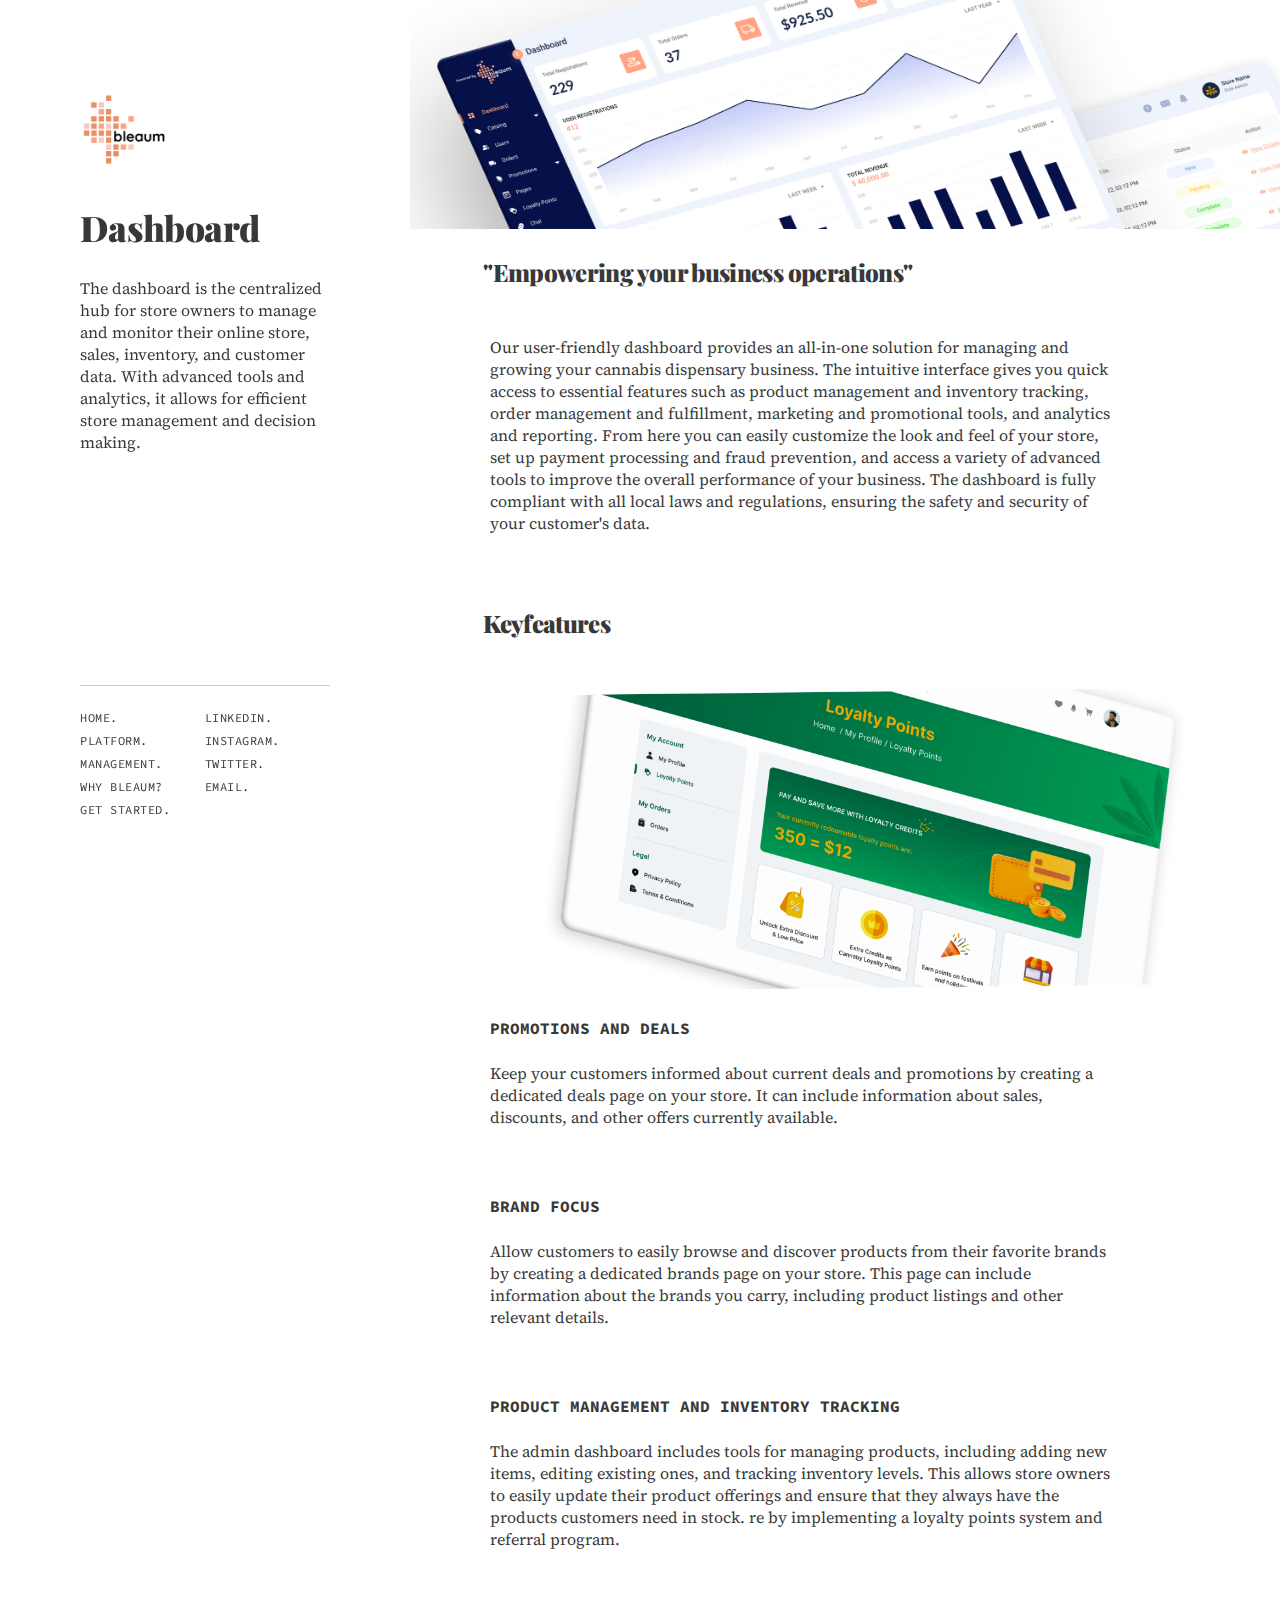
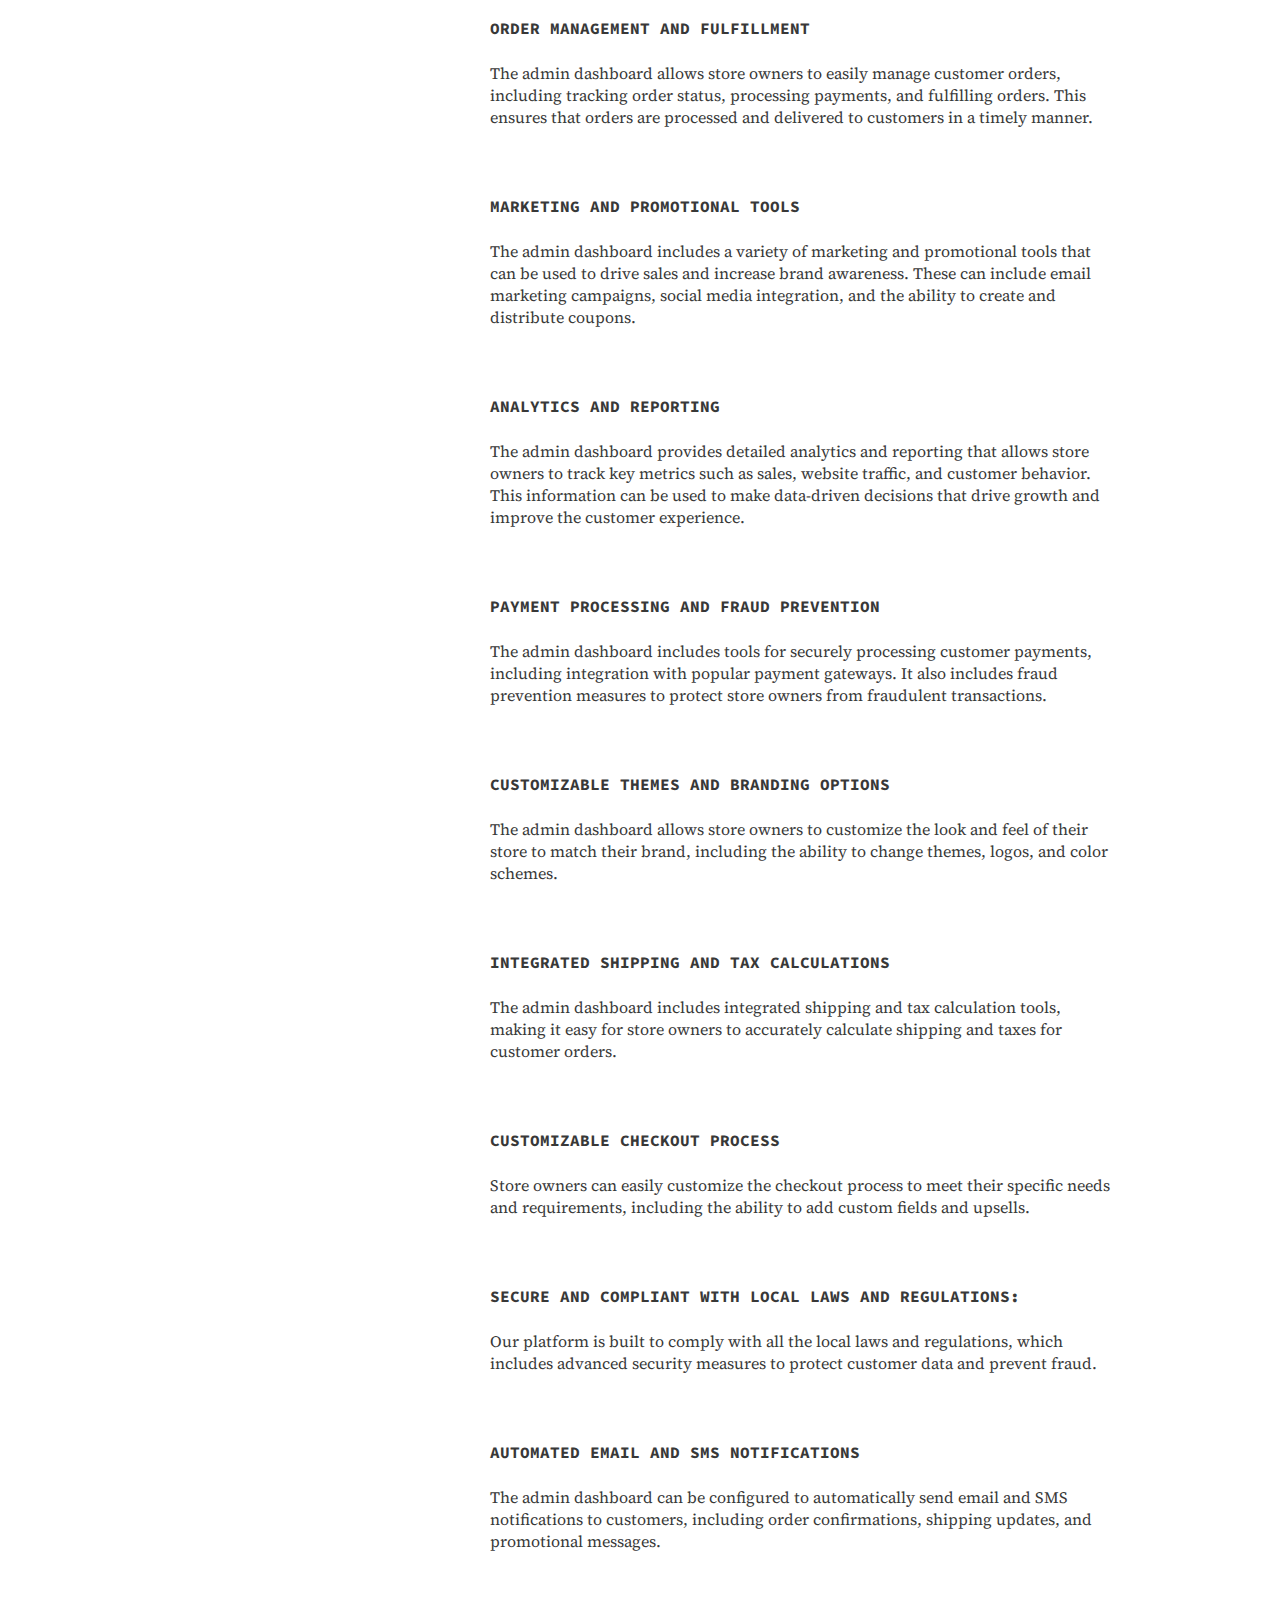
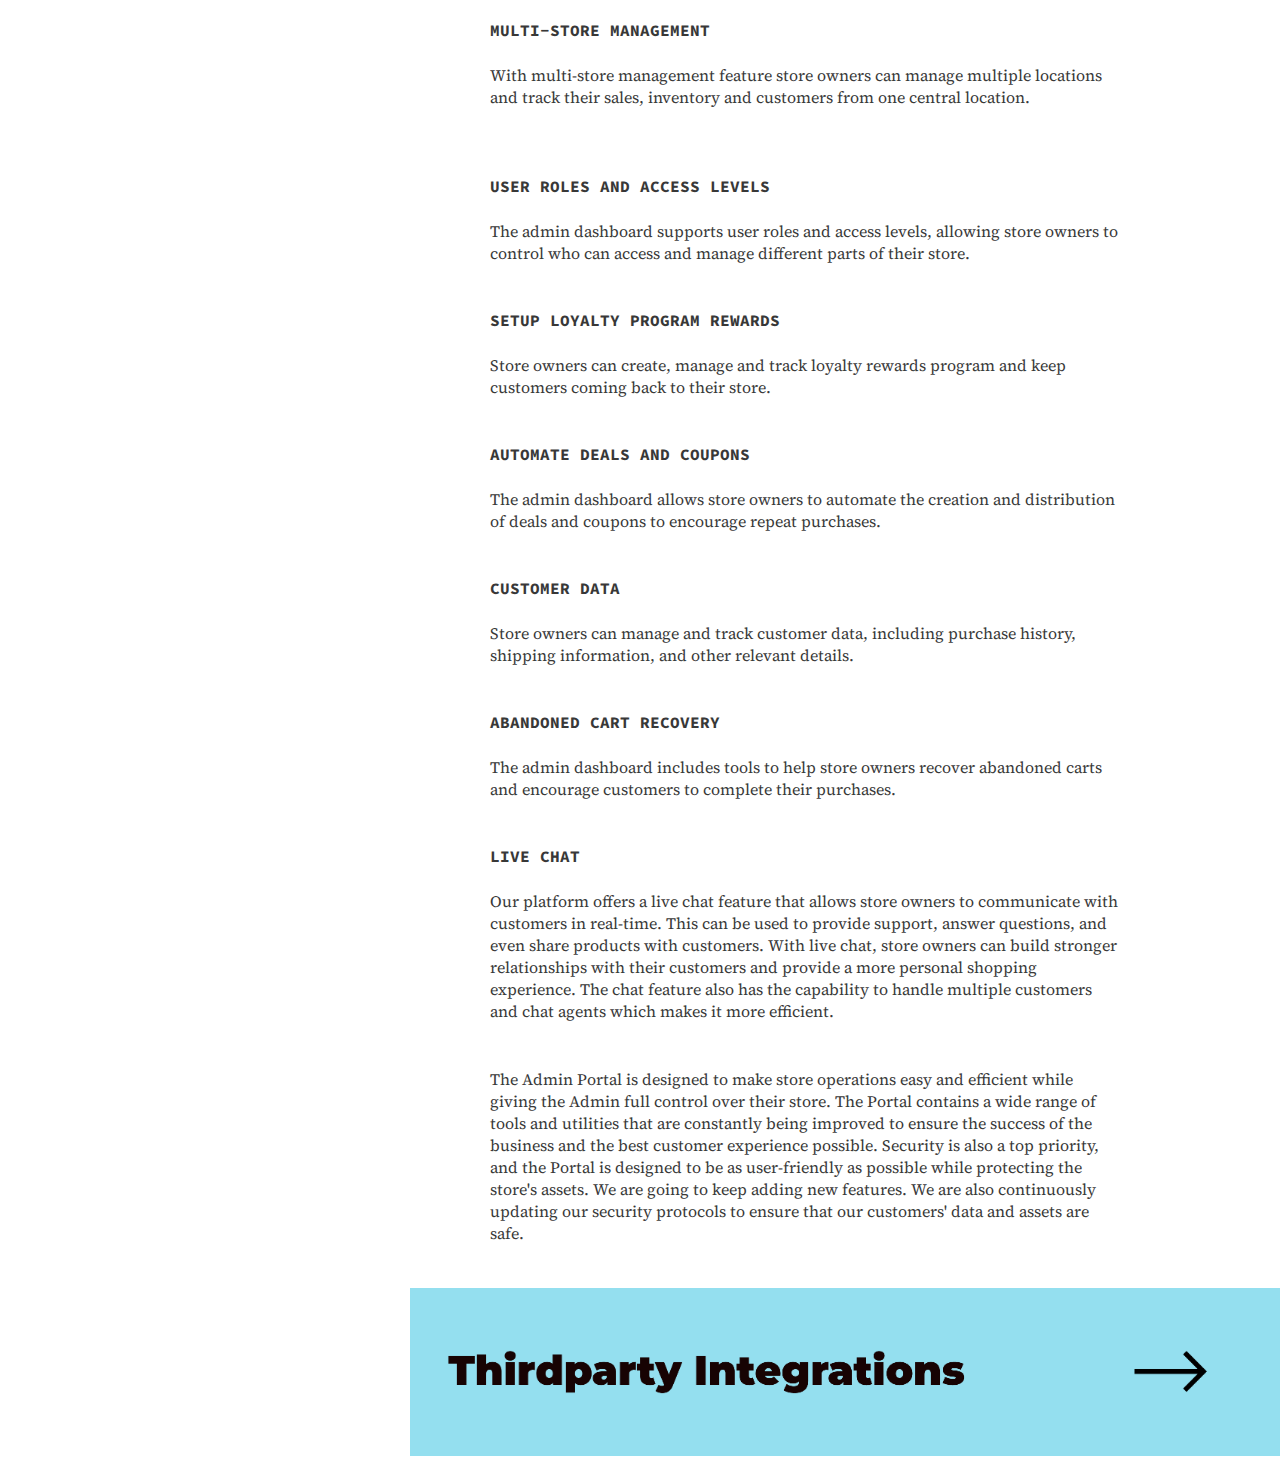
==== dashboard.html @ 869a462a "few updates" ====
<!DOCTYPE html PUBLIC "-//W3C//DTD XHTML 1.0 Transitional//EN" "http://www.w3.org/TR/xhtml1/DTD/xhtml1-transitional.dtd">
<html xmlns="http://www.w3.org/1999/xhtml">
	<head>
		<meta http-equiv="Content-type" content="text/html; charset=utf-8" />
		<meta name="viewport" content="width=device-width" />
		<link rel="shortcut icon" href="favicons/favicon.ico" />
		<title>Bleaum</title>
		<link rel="stylesheet" href="css/reset.css" type="text/css" media="all" />
		<link rel="stylesheet" href="css/style.css" type="text/css" media="all" />
		<link
			href="https://fonts.googleapis.com/css?family=Playfair+Display:900%7CSource+Code+Pro%7CSource+Sans+Pro:700%7CSource+Serif+Pro"
			rel="stylesheet"
		/>
	</head>
	<body
		class="fadein"
		data-new-gr-c-s-check-loaded="14.1093.0"
		data-gr-ext-installed=""
		cz-shortcut-listen="true"
	>
		<!-- start sidebar-->
		<div class="detailsidebar">
			<div class="stickybar">
				<a href="/">
					<div class="mark">
						<!--?xml version="1.0" encoding="utf-8"?-->
						<!-- Generator: Adobe Illustrator 19.0.0, SVG Export Plug-In . SVG Version: 6.00 Build 0)  -->
						<a href="index.html"
							><img src="./images/logo_blk.png" width="100px"
						/></a>
					</div>
				</a>
			</div>
			<br />
			<h1 class="detailheader">Dashboard</h1>
			<p class="detailstext">
				The dashboard is the centralized hub for store owners to manage and
				monitor their online store, sales, inventory, and customer data. With
				advanced tools and analytics, it allows for efficient store management
				and decision making.
			</p>
			<div class="morework">
				<h4 class="sectionheader"></h4>
				<ul class="projectlist left">
					<li><a href="index.html">Home.</a></li>
					<li><a href="platform.html">Platform.</a></li>
					<li><a href="dashboard.html">Management.</a></li>
					<li><a href="why-bleaum.html">Why Bleaum?</a></li>
					<li><a href="onboarding.html">Get Started.</a></li>
				</ul>
				<ul class="projectlist right">
					<li>
						<a href="https://www.linkedin.com/company/bleaum/">LinkedIN.</a>
					</li>
					<li>
						<a href="https://www.instagram.com/bleaumwithus/">Instagram.</a>
					</li>
					<li><a href="https://twitter.com/bleaumwithus">Twitter.</a></li>
					<li><a href="mailto:comms@bleaum.io">Email.</a></li>
					<!--<li><a href="healthteacher.html">HealthTeacher</a></li>-->
				</ul>
			</div>
		</div>
		<!-- end sidebar -->

		<!-- start images-->
		<div class="detailimages">
			<div class="fullwidth"><img src="images/dashboard_header_1.png" /></div>
			<h1 class="subHeading" style="font-size: x-large">
				"Empowering your business operations"
			</h1>
			<div class="longform-text">
				<p>
					Our user-friendly dashboard provides an all-in-one solution for
					managing and growing your cannabis dispensary business. The intuitive
					interface gives you quick access to essential features such as product
					management and inventory tracking, order management and fulfillment,
					marketing and promotional tools, and analytics and reporting. From
					here you can easily customize the look and feel of your store, set up
					payment processing and fraud prevention, and access a variety of
					advanced tools to improve the overall performance of your business.
					The dashboard is fully compliant with all local laws and regulations,
					ensuring the safety and security of your customer's data.
				</p>
			</div>
			<h1 class="subHeading" style="font-size: x-large">Keyfeatures</h1>
			<div class="fullwidth"><img src="images/keyfeatures3.png" /></div>
			<div class="longform-text">
				<p>
					<b><span style="font-size: 16px">Promotions and deals</span></b>
				</p>
				<p>
					Keep your customers informed about current deals and promotions by
					creating a dedicated deals page on your store. It can include
					information about sales, discounts, and other offers currently
					available.
				</p>
				<br />
				<br />
				<p>
					<b><span style="font-size: 16px">Brand focus</span></b>
				</p>
				<p>
					Allow customers to easily browse and discover products from their
					favorite brands by creating a dedicated brands page on your store.
					This page can include information about the brands you carry,
					including product listings and other relevant details.
				</p>
				<br />
				<br />
				<p>
					<b
						><span style="font-size: 16px"
							>Product management and inventory tracking</span
						></b
					>
				</p>
				<p>
					The admin dashboard includes tools for managing products, including
					adding new items, editing existing ones, and tracking inventory
					levels. This allows store owners to easily update their product
					offerings and ensure that they always have the products customers need
					in stock. re by implementing a loyalty points system and referral
					program.
				</p>
				<br />
				<br />
				<p>
					<b
						><span style="font-size: 16px"
							>Order management and fulfillment</span
						></b
					>
				</p>
				<p>
					The admin dashboard allows store owners to easily manage customer
					orders, including tracking order status, processing payments, and
					fulfilling orders. This ensures that orders are processed and
					delivered to customers in a timely manner.
				</p>
				<br />
				<br />
				<p>
					<b
						><span style="font-size: 16px"
							>Marketing and promotional tools</span
						></b
					>
				</p>
				<p>
					The admin dashboard includes a variety of marketing and promotional
					tools that can be used to drive sales and increase brand awareness.
					These can include email marketing campaigns, social media integration,
					and the ability to create and distribute coupons.
				</p>
				<br />
				<br />
				<p>
					<b><span style="font-size: 16px">Analytics and reporting</span></b>
				</p>
				<p>
					The admin dashboard provides detailed analytics and reporting that
					allows store owners to track key metrics such as sales, website
					traffic, and customer behavior. This information can be used to make
					data-driven decisions that drive growth and improve the customer
					experience.
				</p>
				<br />
				<br />
				<p>
					<b
						><span style="font-size: 16px"
							>Payment processing and fraud prevention</span
						></b
					>
				</p>
				<p>
					The admin dashboard includes tools for securely processing customer
					payments, including integration with popular payment gateways. It also
					includes fraud prevention measures to protect store owners from
					fraudulent transactions.
				</p>
				<br />
				<br />
				<p>
					<b
						><span style="font-size: 16px"
							>Customizable themes and branding options</span
						></b
					>
				</p>
				<p>
					The admin dashboard allows store owners to customize the look and feel
					of their store to match their brand, including the ability to change
					themes, logos, and color schemes.
				</p>
				<br />
				<br />
				<p>
					<b
						><span style="font-size: 16px"
							>Integrated shipping and tax calculations</span
						></b
					>
				</p>
				<p>
					The admin dashboard includes integrated shipping and tax calculation
					tools, making it easy for store owners to accurately calculate
					shipping and taxes for customer orders.
				</p>
				<br />
				<br />
				<p>
					<b
						><span style="font-size: 16px"
							>Customizable checkout process
						</span></b
					>
				</p>
				<p>
					Store owners can easily customize the checkout process to meet their
					specific needs and requirements, including the ability to add custom
					fields and upsells.
				</p>
				<br />
				<br />
				<p>
					<b
						><span style="font-size: 16px"
							>Secure and compliant with local laws and regulations:</span
						></b
					>
				</p>
				<p>
					Our platform is built to comply with all the local laws and
					regulations, which includes advanced security measures to protect
					customer data and prevent fraud.
				</p>
				<br />
				<br />
				<p>
					<b
						><span style="font-size: 16px"
							>Automated email and SMS notifications</span
						></b
					>
				</p>
				<p>
					The admin dashboard can be configured to automatically send email and
					SMS notifications to customers, including order confirmations,
					shipping updates, and promotional messages.
				</p>
				<br />
				<br />
				<p>
					<b><span style="font-size: 16px">Multi-store management</span></b>
				</p>
				<p>
					With multi-store management feature store owners can manage multiple
					locations and track their sales, inventory and customers from one
					central location.
				</p>
				<br />
				<br />
				<p>
					<b
						><span style="font-size: 16px"
							>User roles and access levels</span
						></b
					>
				</p>
				<p>
					The admin dashboard supports user roles and access levels, allowing
					store owners to control who can access and manage different parts of
					their store.
				</p>
				<br />
				<p>
					<b
						><span style="font-size: 16px"
							>Setup Loyalty Program Rewards</span
						></b
					>
				</p>
				<p>
					Store owners can create, manage and track loyalty rewards program and
					keep customers coming back to their store.
				</p>
				<br />
				<p>
					<b><span style="font-size: 16px">Automate deals and coupons</span></b>
				</p>
				<p>
					The admin dashboard allows store owners to automate the creation and
					distribution of deals and coupons to encourage repeat purchases.
				</p>
				<br />
				<p>
					<b><span style="font-size: 16px">Customer data</span></b>
				</p>
				<p>
					Store owners can manage and track customer data, including purchase
					history, shipping information, and other relevant details.
				</p>
				<br />
				<p>
					<b><span style="font-size: 16px">Abandoned cart recovery</span></b>
				</p>
				<p>
					The admin dashboard includes tools to help store owners recover
					abandoned carts and encourage customers to complete their purchases.
				</p>
				<br />
				<p>
					<b><span style="font-size: 16px">Live Chat</span></b>
				</p>
				<p>
					Our platform offers a live chat feature that allows store owners to
					communicate with customers in real-time. This can be used to provide
					support, answer questions, and even share products with customers.
					With live chat, store owners can build stronger relationships with
					their customers and provide a more personal shopping experience. The
					chat feature also has the capability to handle multiple customers and
					chat agents which makes it more efficient.
				</p>
				<br />
				<p>
					The Admin Portal is designed to make store operations easy and
					efficient while giving the Admin full control over their store. The
					Portal contains a wide range of tools and utilities that are
					constantly being improved to ensure the success of the business and
					the best customer experience possible. Security is also a top
					priority, and the Portal is designed to be as user-friendly as
					possible while protecting the store's assets. We are going to keep
					adding new features. We are also continuously updating our security
					protocols to ensure that our customers' data and assets are safe.
				</p>
				<br /><br />
				<a href="management.html">
					<div class="fullwidth">
						<img src="images/third_party_banner.png" /></div
				></a>
			</div>

			<div class="morework-mobile">
				<h4 class="sectionheader"></h4>
				<ul class="projectlist left">
					<li><a href="index.html">Home.</a></li>
					<li><a href="platform.html">Platform.</a></li>
					<li><a href="dashboard.html">Management.</a></li>
					<li><a href="why-bleaum.html">Why Bleaum?</a></li>
					<li><a href="onboarding.html">Get Started.</a></li>
				</ul>
				<ul class="projectlist right">
					<li>
						<a href="https://www.linkedin.com/company/bleaum/">LinkedIN.</a>
					</li>
					<li>
						<a href="https://www.instagram.com/bleaumwithus/">Instagram.</a>
					</li>
					<li><a href="https://twitter.com/bleaumwithus">Twitter.</a></li>
					<li><a href="mailto:comms@bleaum.io">Email.</a></li>
					<!--<li><a href="healthteacher.html">HealthTeacher</a></li>-->
				</ul>
			</div>
			<scribe-shadow
				id="shadow-root-scribe-elem"
				style="
					position: fixed;
					width: 0px;
					height: 0px;
					top: 0px;
					left: 0px;
					z-index: 2147483647;
					overflow: visible;
				"
				data-dashlane-observed="true"
			></scribe-shadow>
		</div>
	</body>
</html>
---- css/style.css ----
/* KEYFRAMES */
@-webkit-keyframes goingup {
	0% {
		top: 20%;
		opacity: 0;
	}
	25% {
		top: 0%;
	}
	100% {
		top: 4%;
		opacity: 1;
	}
}

@keyframes goingup {
	0% {
		top: 20%;
		opacity: 0;
	}
	25% {
		top: 0%;
	}
	100% {
		top: 4%;
		opacity: 1;
	}
}

@-webkit-keyframes fadein {
	0% {
		opacity: 0;
	}
	100% {
		opacity: 1;
	}
}

/* ANIMATION CLASSES */
.goingup {
	opacity: 0;
	-webkit-animation-delay: 0.75s;
	-webkit-animation-name: goingup;
	-webkit-animation-fill-mode: forwards;
	-webkit-animation-duration: 0.5s;
	-webkit-animation-timing-function: ease-in-out;
}

.fadein {
	-webkit-animation-name: fadein;
	-webkit-animation-fill-mode: forwards;
	-webkit-animation-duration: 0.75s;
	-webkit-animation-timing-function: ease-in-out;
}

/* TYPOGRAPHY */
html,
body {
	height: 100%;
	font-family: "Source Serif Pro", georgia, sans-serif;
	font-size: 16px;
	font-weight: 400;
	color: #383838;
	line-height: 22px;
	width: 100%;
	height: 100%;
	text-rendering: optimizeLegibility;
	margin: 0;
	-webkit-font-smoothing: antialiased;
}

a {
	text-decoration: none;
	color: #383838;
}

a:hover {
	-webkit-transition: color 0.35s;
	color: #999;
}

h1 {
	font-variant-ligatures: common-ligatures;
	margin: 0 0 3.75vw 5.75vw;
	font-family: "Playfair Display", Times, "Times New Roman", serif;
	font-size: 3.85vw;
	font-weight: 900;
	letter-spacing: -0.25vw;
	line-height: 8.25vw;
}

.fa {
	color: #ccc;
}

.ampersand {
	padding-left: 0.4vw;
}

h2 {
	padding-right: 1.25vw;
	width: 18.125vw;
	float: left;
}

.longform-text {
	margin-right: 12.5vw;
	margin-bottom: 48px;
}

.longform-text-quote {
	padding-left: 2vw !important;
	border-left: 1px solid #ccc;
}

.longform-text p {
	margin-left: 6.25vw;
	margin-top: 24px;
}

.longform-text a {
	text-decoration: underline;
}

.longform-text h2 {
	font-family: "Source Sans Pro", helvetica, arial, serif !important;
	width: 100%;
	font-size: 18px;
	float: none;
	margin-top: 48px;
}

.longform-text ul {
	margin-left: 6.25vw;
	width: 100%;
	float: none;
	text-transform: none;
	font-family: "Source Serif Pro", georgia, sans-serif;
	font-size: 16px !important;
	letter-spacing: 0px;
	list-style-type: inherit;
	margin-top: 24px;
	line-height: 22px !important;
}

.longform-text li {
	margin-top: 18px;
	margin-right: 6.25vw;
	margin-left: 1.56vw;
}

.longform-text b {
	font-weight: 700;
	font-family: "Source Code Pro", georgia, sans-serif;
	text-transform: uppercase;
	font-size: 13px;
	line-height: 20px;
}

ul {
	width: 9.6875vw;
	float: left;
	line-height: 20px !important;
	font-family: "Source Code Pro", monaco, monospace;
	font-size: 12px !important;
	letter-spacing: 0.5px;
	text-transform: uppercase;
}

.mark {
	width: 2.5vw;
	margin: 0.35vw 16.875vw 0 6.25vw;
	float: left;
	fill: #383838;
	-webkit-transition: fill 0.15s ease-in;
}

.mark:hover {
	fill: #999;
}

/* LAYOUT */
.left {
	margin-left: 6.25vw;
}

.sidebar {
	width: 50%;
	margin-top: 6.25vw;
	position: fixed;
}

.projects {
	width: 50%;
	margin-left: 50vw;
	color: #fff;
	background-color: #fff;
}
.columns {
	display: flex;
	width: 100%;
}

.left-column {
	display: flex;
	flex-wrap: wrap;
	flex: 1;
	flex-direction: column;
	border-right: 1px solid white;
	box-sizing: border-box;
}
.right-column {
	display: flex;
	flex-wrap: wrap;
	flex: 1;
	flex-direction: column;
}

.projects a {
	color: #fff;
}

/* ALOOMPA */
.aloompa {
	background-color: #003b57;
}

.aloompa img {
	position: absolute;
	left: 0%;
	width: 100%;
	-webkit-transition: all 0.2s ease-out;
}

.aloompa:hover {
	background-color: #002a3d;
	box-shadow: inset 0 0 0 1.25vw #003b57;
}

.aloompa:hover img {
	left: 5%;
	width: 96%;
}

/* MASHABLE */
.mashable {
	background-color: #efd6d4;
}

.mashable:hover {
	background-color: #f4cfcd;
	box-shadow: inset 0 0 0 1.25vw #f3d9d6;
}

.mashable:hover img {
	width: 100%;
	left: 0%;
}

.mashable img {
	position: absolute;
	left: -5%;
	width: 105%;
	opacity: 0;
	-webkit-transition: all 0.2s ease-out;
}

/* onboard */
.onboard {
	background-color: #005d2d;
}

.onboard:hover {
	background-color: #125130;
	box-shadow: inset 0 0 0 1.25vw #1a7144;
}

.onboard img {
	position: absolute;
	right: 0%;
	width: 105%;
	opacity: 0;
	-webkit-transition: all 0.2s ease-out;
}

.onboard:hover img {
	width: 100%;
}

/* DEPLOY */
.deploy {
	background-color: #7c5b70;
}

.deploy:hover {
	background-color: #57404e;
	box-shadow: inset 0 0 0 1.25vw #7c5b70;
}

.deploy img {
	position: absolute;
	right: 0%;
	width: 105%;
	opacity: 0;
	-webkit-transition: all 0.2s ease-out;
}

.deploy:hover img {
	width: 100%;
}

/* EDGEHILL */
.edgehill {
	background-color: #9b94a5;
}

.edgehill:hover {
	background-color: #787380;
	box-shadow: inset 0 0 0 1.25vw #9b94a5;
}

.edgehill img {
	position: absolute;
	right: 0%;
	width: 100%;
	opacity: 0;
	-webkit-transition: all 0.2s ease-out;
}

.edgehill:hover img {
	width: 95%;
}

/* HEALTHTEACHER */
.healthteacher {
	background-color: #f27a97;
}

.healthteacher:hover {
	background-color: #cc687f;
	box-shadow: inset 0 0 0 1.25vw #f27a97;
}

.healthteacher img {
	position: absolute;
	right: 0%;
	width: 100%;
	opacity: 0;
	-webkit-transition: all 0.2s ease-out;
}

.healthteacher:hover img {
	width: 95%;
}

.platform img {
	position: absolute;
	left: -5%;
	width: 105%;
	opacity: 0;
	-webkit-transition: all 0.2s ease-out;
}

/* platform */
.platform {
	background: #c87f00;
}

.platform:hover {
	background-color: #915f08;
	box-shadow: inset 0 0 0 1.25vw #ee9b0c;
}

.platform img {
	position: absolute;
	left: -5%;
	width: 105%;
	opacity: 0;
	-webkit-transition: all 0.2s ease-out;
}

.platform:hover img {
	left: 0%;
	width: 100%;
}

/* ADMIN */
.admin {
	background: #339194;
}

.admin:hover {
	background-color: #256b6e;
	box-shadow: inset 0 0 0 1.25vw #339194;
}

.admin img {
	position: absolute;
	left: -5%;
	width: 105%;
	opacity: 0;
	-webkit-transition: all 0.2s ease-out;
}

.admin:hover img {
	left: 0%;
	width: 100%;
}

/* BRITE */
.brite {
	background: #e39639;
}

.brite:hover {
	background-color: #bd7d2f;
	box-shadow: inset 0 0 0 1.25vw #e39639;
}

.brite img {
	position: absolute;
	left: -5%;
	width: 105%;
	opacity: 0;
	-webkit-transition: all 0.2s ease-out;
}

.brite:hover img {
	left: 0%;
	width: 100%;
}

/* DESIGNERSMX */
.designersmx {
	background: #333;
}

.designersmx:hover {
	background-color: #262626;
	box-shadow: inset 0 0 0 1.25vw #333;
}

.designersmx img {
	position: absolute;
	left: -5%;
	width: 105%;
	opacity: 0;
	-webkit-transition: all 0.2s ease-out;
}

.designersmx:hover img {
	left: 0%;
	width: 100%;
}

/* PROJECT SHAPES*/

.hero {
	width: 100%;
	height: 37.5vw;
	border-bottom: 1px solid white;
	box-sizing: border-box;
}

.vertical {
	height: 50vw;
	box-sizing: border-box;
	border-bottom: 1px solid white;
}

.square {
	height: 25vw;
	box-sizing: border-box;
	border-bottom: 1px solid white;
}

.thumb {
	padding: 3.5vw 0 0 3.5vw;
	text-align: left;
	position: relative;
	overflow: hidden;
	-webkit-transition: background-color 0.2s ease-out, box-shadow 0.2s ease-out;
}

.thumb h4 {
	font-family: "Source Sans Pro", helvetica, arial, serif;
	font-size: 2vw;
	letter-spacing: -0.5px;
	float: left;
	font-weight: 700;
	line-height: 14px;
}

.thumb p {
	font-weight: 500;
	line-height: 20px !important;
	font-size: 12px !important;
	letter-spacing: 0.5px;
	text-transform: uppercase;
	margin-top: 2.75vw;
	font-family: "Source Code Pro", monaco, monospace;
}

.alternate {
	display: none;
	font-size: 4.85vw;
	margin-bottom: 1vw;
}

/* Interior Page Styles */
.projectdivider {
	font-family: "Source Sans Pro", helvetica, arial;
	padding: 40px 0 20px 0px;
	float: left;
	font-size: 18px;
	background-color: #fff;
}

.detailheader {
	font-size: 2.75vw;
	font-weight: 900;
	letter-spacing: -0.05vw;
	line-height: normal;
	margin: 0 0 2vw 6.25vw;
	width: 19.5vw;
	padding-top: 8vw;
}

.detailsidebar {
	width: 32vw;
	margin-top: 6.25vw;
	position: fixed;
}

.detailstext {
	margin-left: 6.25vw;
	width: 19.5vw;
}

.sectionheader {
	font-family: "Source Sans Pro", helvetica, arial;
	border-top: 1px solid #ccc;
	font-size: 16px;
	margin: 4vh 0 1vh 6.25vw;
	padding-top: 10px;
	width: 19.5vw;
}

.projectlist {
	width: 9.75vw;
	font-weight: 400;
}

.morework {
	position: fixed;
	bottom: 0;
	margin-bottom: 6.25vw;
	height: auto;
	width: 32vw;
}

.morework-mobile {
	display: none;
}
.pagination {
	float: right;
	width: 9.75vw;
	margin-right: 6.25vw;
	margin-top: 0.35vw;
	display: none;
}

.pagination img {
	width: 100%;
}

.leftarrow {
	width: 3vw;
	float: left;
}

.rightarrow {
	width: 3vw;
	float: right;
}

.icons {
	margin: 0 0 0 6.25vw;
	width: 19.5vw;
	float: left;
	position: fixed;
	bottom: 6.25vw;
}

.fa-lg {
	margin-right: 0.25vw;
	font-size: 1.5em !important;
	line-height: 4vh !important;
}

.detailimages {
	width: 68vw;
	margin-left: 32vw;
}
.projecttype {
	width: 9.6875vw;
	float: left;
	line-height: 18px;
	font-size: 12px;
	font-weight: 500;
	margin: 0 0 0 6.25vw;
	position: inherit;
}

.fullwidth img {
	width: 100%;
}

.fullwidth {
	width: 68vw;
	border-bottom: 1px solid white;
	box-sizing: border-box;
}

.halfwidth img {
	width: 100%;
}

.halfwidth {
	width: 34vw;
	background-color: #f1f1f1;
	float: left;
	border-bottom: 1px solid white;
	box-sizing: border-box;
}

@media (max-height: 750px) {
	.morework {
		position: inherit;
		bottom: inherit;
		margin-bottom: 0vw;
		height: auto;
		width: 32vw;
	}
}

@media (max-width: 1450px) {
	ul {
		font-size: 12px;
		line-height: 18px;
	}

	.thumb p {
		font-size: 12px;
		line-height: 18px;
	}

	.mark {
		width: 3vw;
		margin: 0.35vw 16.375vw 0 6.25vw;
	}

	.intro {
		padding-top: 23vh;
	}
}

@media (max-width: 960px) {
	.name {
		width: 12.5vw;
	}

	ul {
		width: 12.5vw;
	}

	h2 {
		float: none;
		width: 37.5vw;
	}

	.right {
		margin-left: 6.25vw;
	}

	.mark {
		width: 4vw;
		margin-right: 9.5vw;
	}

	/* INTERIOR PAGES */

	.detailstext {
		font-size: 12px;
		line-height: 18px;
	}

	.projectlist.left {
		width: 19.5vw;
	}
}

@media (max-width: 736px) {
	.projectdivider {
		padding-left: 6.25vw;
	}

	.sidebar {
		position: inherit;
		width: 100vw;
	}

	.intro {
		padding-top: 28vw;
	}

	.projects {
		width: 100vw;
		margin-left: 0vw;
	}

	.mark {
		position: inherit;
		width: 5.875vw;
		float: left;
		margin-right: 39.875vw;
	}

	ul {
		width: 21.875vw;
		line-height: 20px;
	}

	.longform-text {
		margin-right: 6.25vw !important;
		margin-left: 6.25vw;
		margin-bottom: 24px;
	}

	.longform-text p {
		margin-left: 0;
	}
	.longform-text h2 {
		margin-top: 0;
		margin-bottom: 0;
		padding-bottom: 0;
	}

	.main {
		display: none;
	}

	.alternate {
		display: inherit;
		font-size: 11vw;
	}

	h2 {
		width: 41.75vw;
		float: left;
		font-size: 14px;
		line-height: 20px;
		padding: 6vw 4vw 8vw 0;
	}

	.right {
		margin-left: 0vw;
	}

	.hero {
		width: 100vw;
		height: 75vw;
	}

	.left-column {
		width: 50%;
	}

	.right-column {
		width: 50%;
	}

	.vertical {
		height: 100vw;
	}

	.square {
		height: 50vw;
	}

	.thumb {
		padding: 6.25vw 0 0 6.25vw;
	}

	.thumb h4 {
		font-size: 5vw;
		width: 100%;
	}

	.thumb p {
		margin-top: 7vw;
		opacity: 1;
		position: inherit;
	}
	.thumb:hover p {
		margin-top: 7vw;
	}

	/* INTERIOR PAGE STYLES */

	.detailheader {
		font-size: 11vw;
		width: 87.5vw;
		padding-top: 15.25vw;
		line-height: 8.25vw;
	}

	.detailsidebar {
		position: inherit;
		width: 100vw;
		margin-top: 0;
	}

	.detailstext {
		width: 87.5vw;
		margin-top: 6vw;
		margin-bottom: 10vw;
		font-size: 16px;
		line-height: 24px;
	}

	.detailimages {
		width: 100%;
		margin-left: 0;
	}

	.fullwidth {
		width: 100%;
		float: none;
	}

	.morework {
		display: none;
	}

	.morework-mobile {
		display: inherit;
		width: 100%;
		height: 200px;
	}

	.sectionheader {
		width: 87.5%;
	}

	.projectlist {
		width: 50%;
	}

	.projectlist.left {
		width: 43.75%;
	}

	.halfwidth {
		width: 50vw;
	}

	.pagination {
		display: inherit;
		width: 20vw;
	}

	.leftarrow {
		width: 5.875vw;
	}

	.rightarrow {
		width: 5.875vw;
	}

	.stickybar {
		background-color: rgba(255, 255, 255, 0.95);
		width: 100vw;
		height: 6.225vw;
		padding: 3vw 0 3vw 0;
		position: fixed;
		top: 0;
	}
}

@media (orientation: portrait) {
	.projectdivider {
		padding-left: 6.25vw;
	}

	.sidebar {
		position: inherit;
		width: 100vw;
	}

	.projects {
		width: 100vw;
		margin-left: 0vw;
	}

	.mark {
		position: inherit;
		width: 5.875vw;
		float: left;
		margin-right: 39.875vw;
	}

	ul {
		width: 21.875vw;
		line-height: 20px;
	}

	.main {
		display: none;
	}

	.alternate {
		display: inherit;
		font-size: 11vw;
	}

	h2 {
		width: 41.75vw;
		float: left;
		font-size: 14px;
		line-height: 20px;
		padding: 6vw 4vw 8vw 0;
	}

	.right {
		margin-left: 0vw;
	}

	.hero {
		width: 100vw;
		height: 75vw;
	}

	.left-column {
		width: 50%;
	}

	.right-column {
		width: 50%;
	}

	.vertical {
		height: 100vw;
	}

	.square {
		height: 50vw;
	}

	.thumb {
		padding: 6.25vw 0 0 6.25vw;
	}

	.thumb h4 {
		font-size: 5vw;
		width: 100%;
	}

	.thumb p {
		margin-top: 7vw;
		opacity: 1;
		position: inherit;
	}
	.thumb:hover p {
		margin-top: 7vw;
	}

	/* INTERIOR PAGE STYLES */

	.detailheader {
		font-size: 11vw;
		width: 87.5vw;
		padding-top: 15.25vw;
		line-height: 8.25vw;
	}

	.detailsidebar {
		position: inherit;
		width: 100vw;
		margin-top: 0;
	}

	.detailstext {
		width: 87.5vw;
		margin-top: 6vw;
		margin-bottom: 10vw;
		font-size: 16px;
		line-height: 24px;
	}

	.detailimages {
		width: 100%;
		margin-left: 0;
	}

	.fullwidth {
		width: 100%;
		float: none;
	}

	.morework {
		display: none;
	}

	.morework-mobile {
		display: inherit;
		width: 100%;
		height: 200px;
	}

	.sectionheader {
		width: 87.5%;
	}

	.projectlist {
		width: 50%;
	}

	.projectlist.left {
		width: 43.75%;
	}

	.halfwidth {
		width: 50vw;
	}

	.pagination {
		display: inherit;
		width: 20vw;
	}

	.leftarrow {
		width: 5.875vw;
	}

	.rightarrow {
		width: 5.875vw;
	}

	.stickybar {
		background-color: rgba(255, 255, 255, 0.95);
		width: 100vw;
		height: 6.225vw;
		padding: 3vw 0 3vw 0;
		position: fixed;
		top: 0;
	}

	.longform-text {
		margin-left: 6.25vw;
		margin-right: 6.25vw;
	}

	.longform-text p {
		margin-left: 0;
	}
	.longform-text h2 {
		margin-top: 0;
		padding-bottom: 0;
	}
}

@media (min-aspect-ratio: 16/8) {
	.alternate {
		display: inherit;
	}
	.main {
		display: none;
	}
}

@media (max-width: 450px) {
	ul {
		font-size: 10px !important;
		line-height: 18px !important;
	}

	.thumb p {
		font-size: 10px !important;
		line-height: 18px !important;
	}

	.mark {
		width: 10vw;
		margin-right: 35.75vw;
	}

	.leftarrow {
		width: 10vw;
	}

	.detailheader {
		padding-top: 30.25vw;
	}

	.rightarrow {
		width: 10vw;
	}
	.stickybar {
		height: 10.35vw;
	}
	.pagination {
		width: 30vw;
	}

	.stickybar {
		padding: 6.25vw 0 6.25vw 0;
	}
}

.quote-container {
	position: relative;
}
.quote-text {
	position: absolute; /* This will take the element out of the normal flow of the page */
	height: auto; /* Default to auto */
	overflow: hidden; /* Hide any text that doesn't fit within the fixed height */
	letter-spacing: 0.8px;
}
.quote-text-phone {
	position: absolute; /* This will take the element out of the normal flow of the page */
	height: auto; /* Default to auto */
	line-height: 50px;
}
.holder-nav-btn {
	margin-top: 20px;
	display: -webkit-box;
	display: -webkit-flex;
	display: -ms-flexbox;
	display: flex;
	-webkit-box-align: center;
	-webkit-align-items: center;
	-ms-flex-align: center;
	align-items: center;
	grid-column-gap: 20px;
}
.holder-nav-cfo {
	display: -webkit-box;
	display: -webkit-flex;
	display: -ms-flexbox;
	display: flex;
	-webkit-box-align: center;
	-webkit-align-items: center;
	-ms-flex-align: center;
	align-items: center;
	grid-column-gap: 12px;
}
.text-nav {
	font-family: "Source Sans Pro", helvetica, arial, serif;
	color: #000;
	font-size: 12px;
	line-height: 16px;
	font-weight: 600;
}
.btn-nav {
	font-family: "Source Sans Pro", helvetica, arial, serif;
	display: -webkit-box;
	display: -webkit-flex;
	display: -ms-flexbox;
	display: flex;
	padding: 15px 24px;
	-webkit-box-pack: center;
	-webkit-justify-content: center;
	-ms-flex-pack: center;
	justify-content: center;
	-webkit-box-align: center;
	-webkit-align-items: center;
	-ms-flex-align: center;
	align-items: center;
	border-radius: 1000px;
	background-color: #000;
	color: #fff;
	font-size: 14px;
	line-height: 20px;
	font-weight: 700;
}
/* Use flexbox to create a grid container */
.grid-container {
	display: flex;
	flex-wrap: wrap;
}

/* Create grid items */
.grid-item {
	flex: 1; /* Make the grid items grow and shrink according to available space */
}
/* Use flexbox to create a grid container */
.grid-container {
	display: flex;
	flex-wrap: wrap;
}

/* Create grid items */
.grid-item {
	flex: 1; /* Make the grid items grow and shrink according to available space */
}

.grid {
	display: grid;
	grid-template-columns: repeat(2, 1fr); /* two columns */
}
.gridTwo {
	display: grid;
	grid-template-columns: repeat(2, 1fr); /* two columns */
	margin-left: 12%;
}
.intro {
	padding-top: 10px;
}
@media (max-width: 768px) {
	.intro {
		padding-top: 30px !important;
	}
}
@media (max-width: 768px) {
	.gridTwo {
		margin-left: 20px !important;
	}
}
@media (max-width: 768px) {
	.grid {
		grid-template-columns: repeat(1, 1fr); /* one column */
	}
}

@media (max-width: 768px) {
	.leftSpace {
		margin-left: 30px;
	}
}
.subHeading {
	font-size: 2.75vw;
	font-weight: 900;
	letter-spacing: -0.05vw;
	line-height: normal;

	padding-top: 2vw;
}
li {
	margin-top: 3px;
}
.onBoardingButton {
	all: unset;
	position: relative;
	font-family: "Source Sans Pro", helvetica, arial, serif;
	display: inline-block;
	max-width: 100%;
	white-space: nowrap;
	overflow: hidden;
	text-overflow: ellipsis;
	background-color: #194a03;

	color: #fff;
	font-size: 20px;
	border-radius: 25px;
	padding: 0 33px;
	font-weight: bold;
	height: 50px;
	cursor: pointer;
	line-height: 50px;
	text-align: center;
	margin: 0;
	text-decoration: none;
}
.onBoardingButton:hover {
	background-color: #2f9300;
	top: -4px;
}
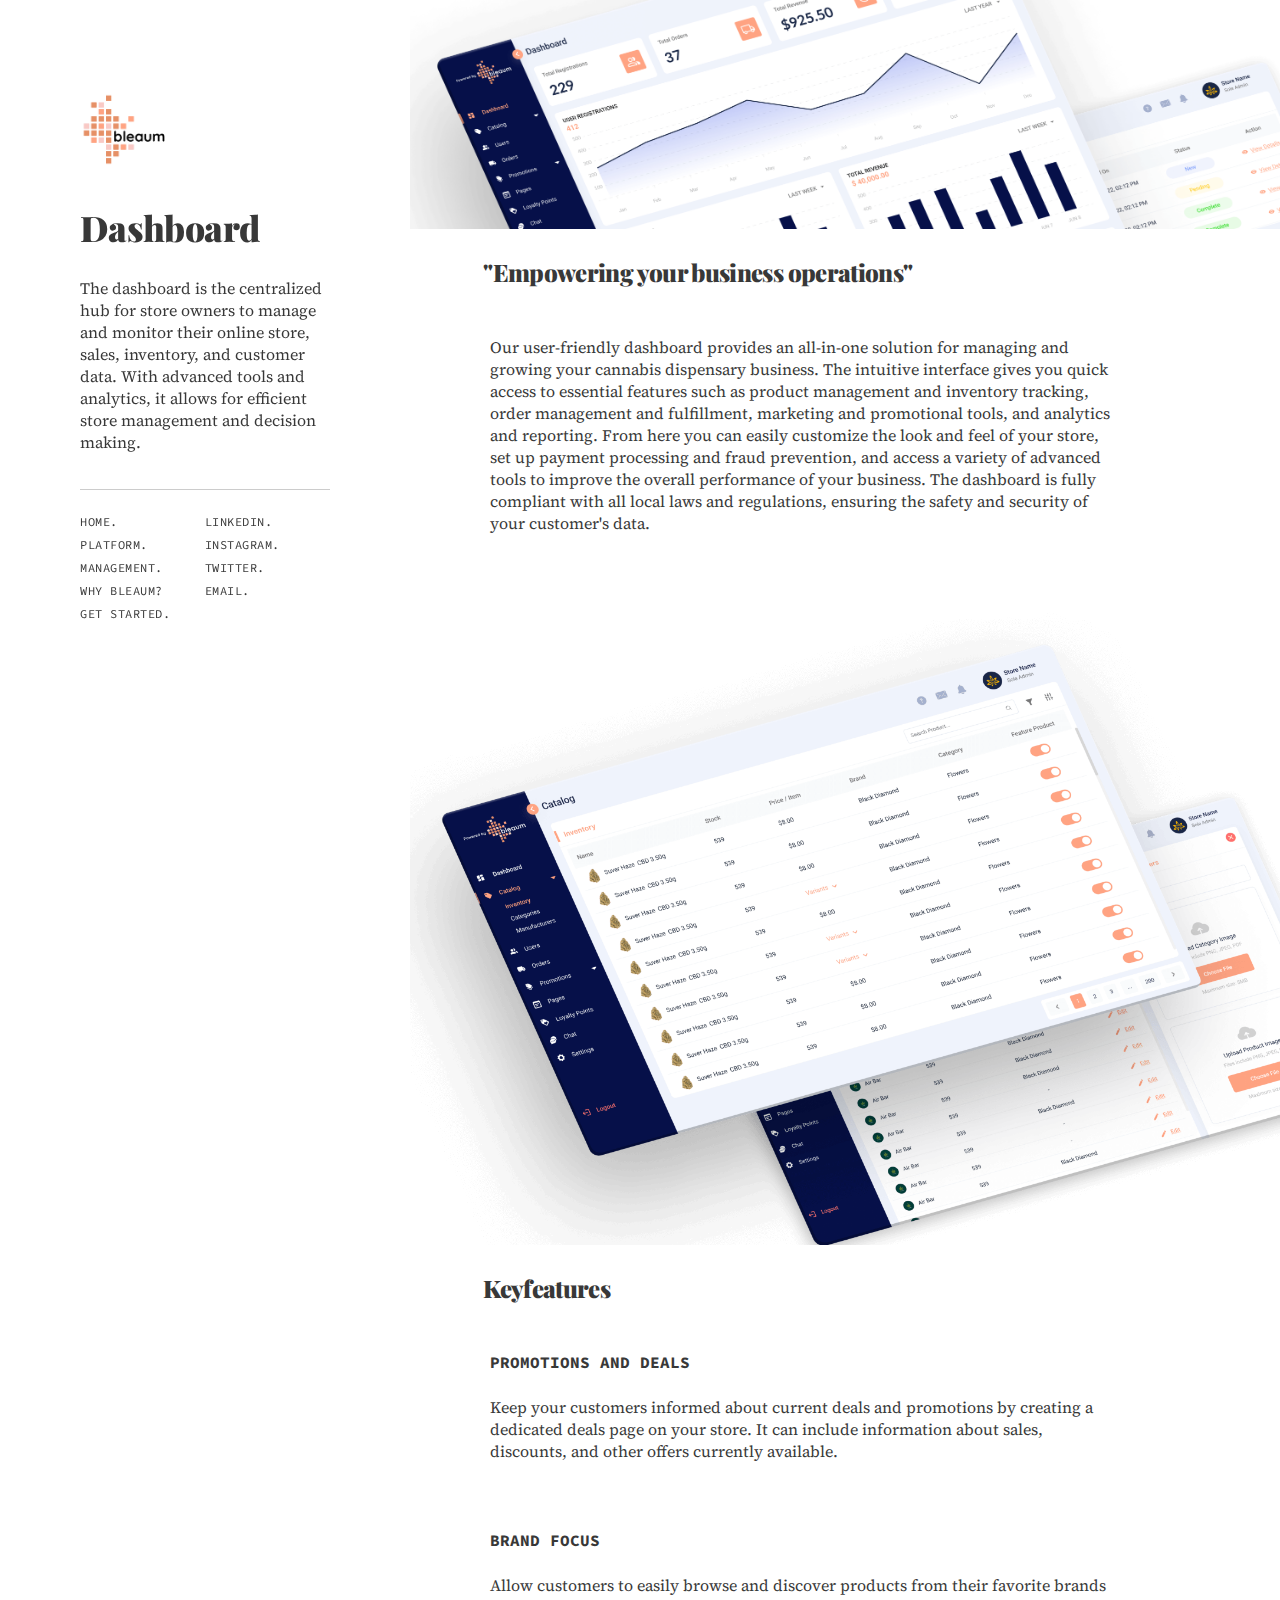
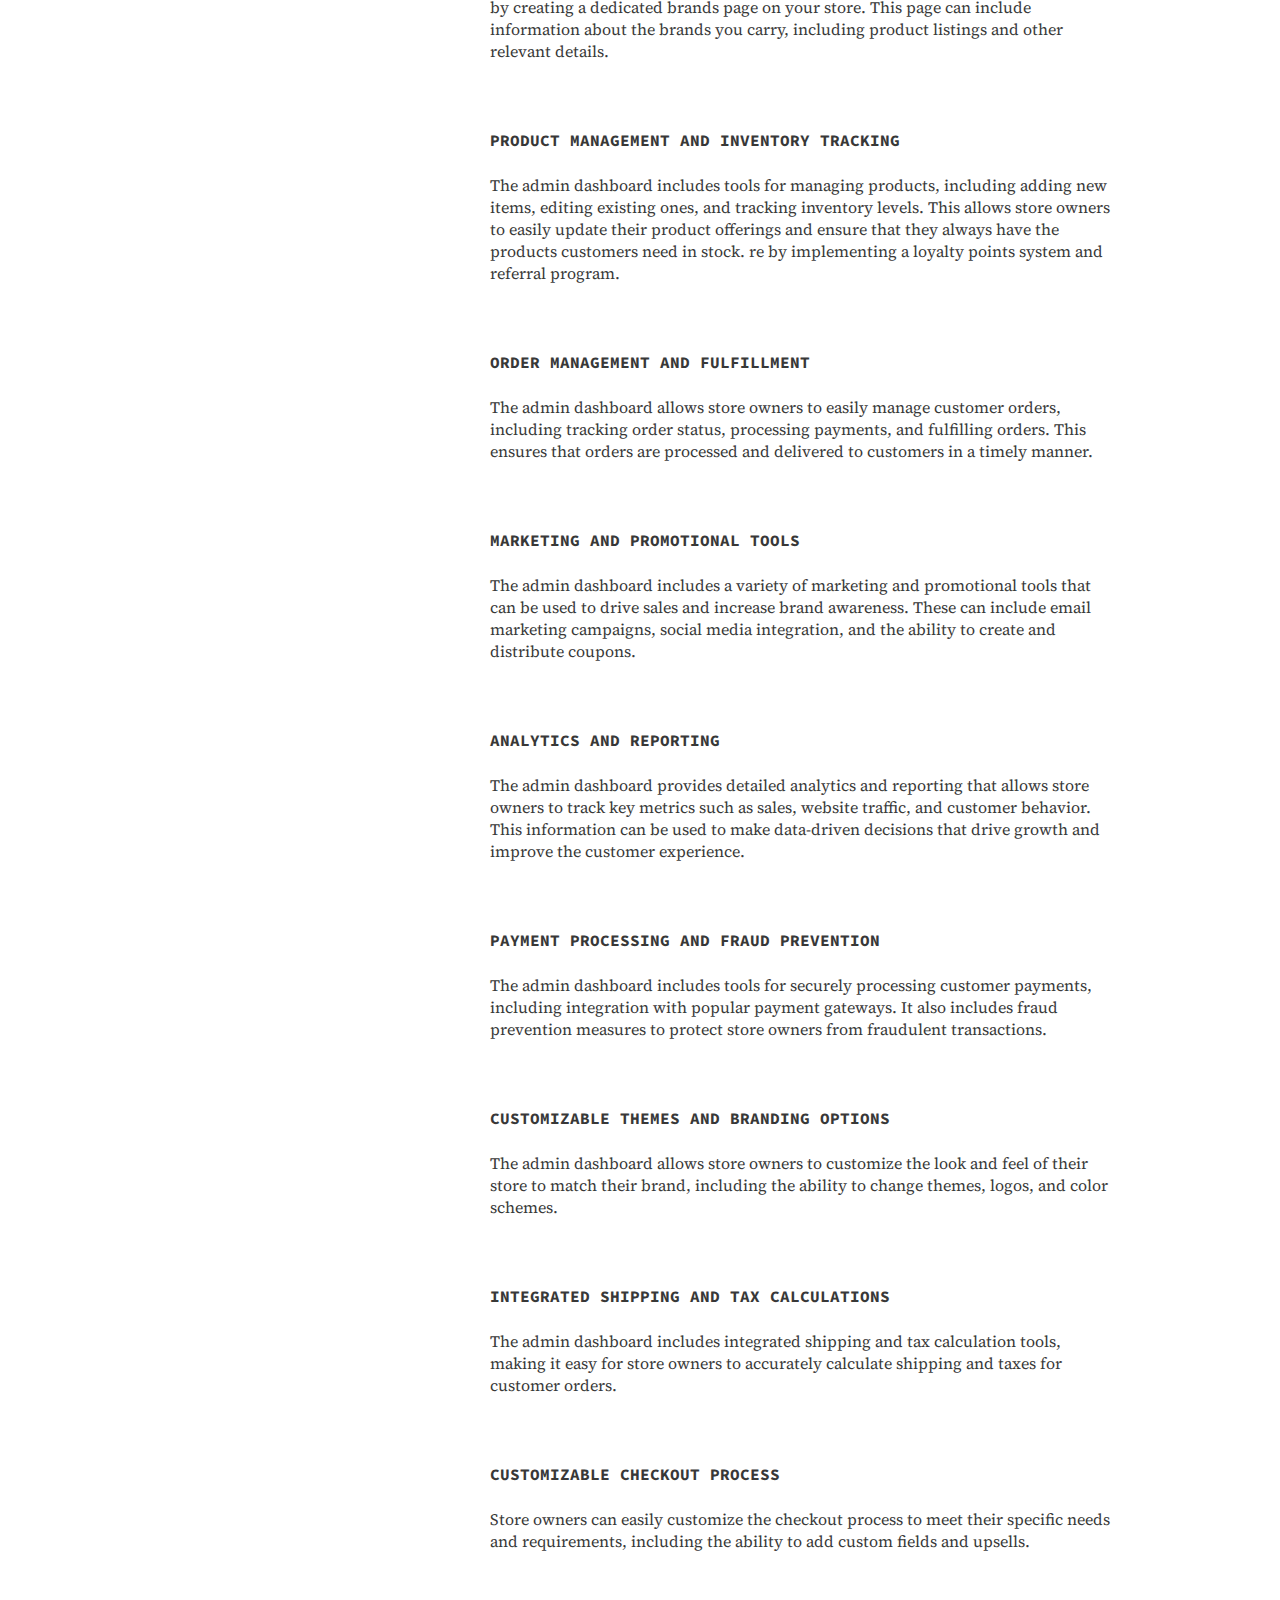
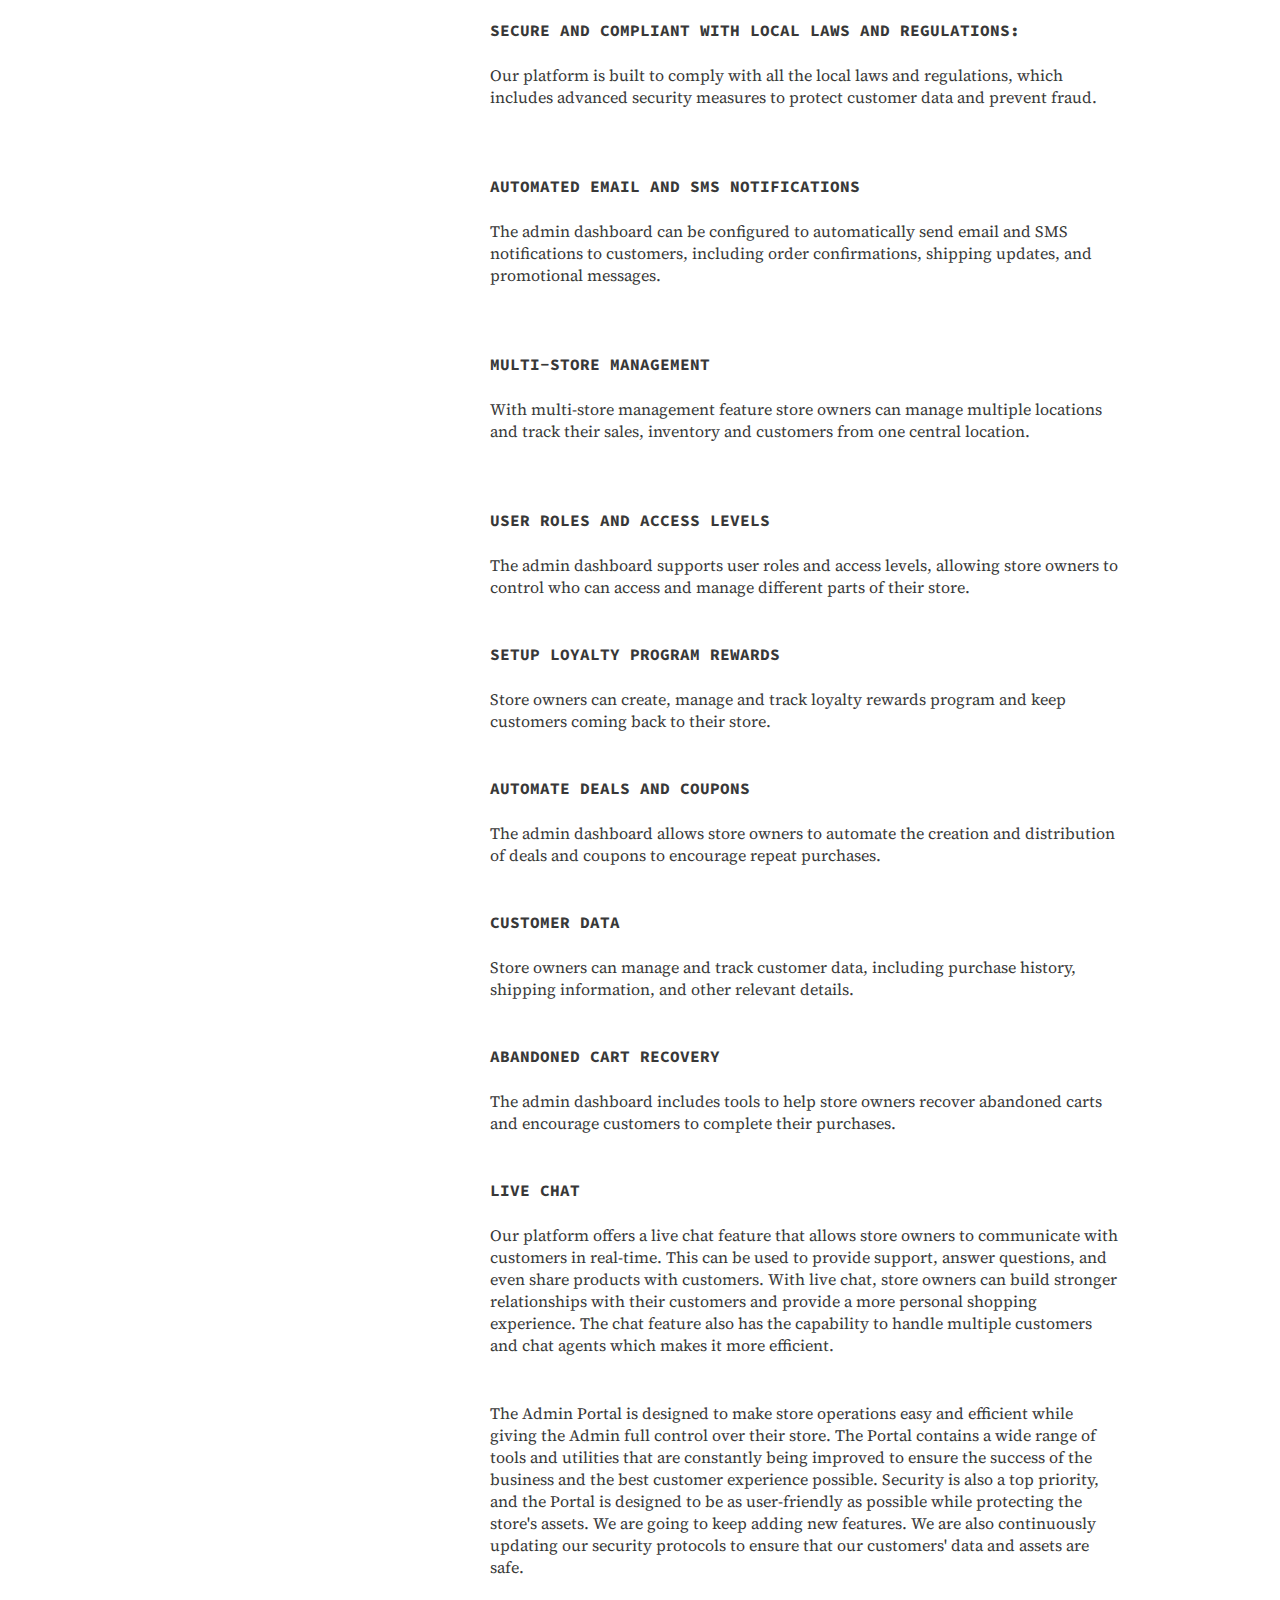
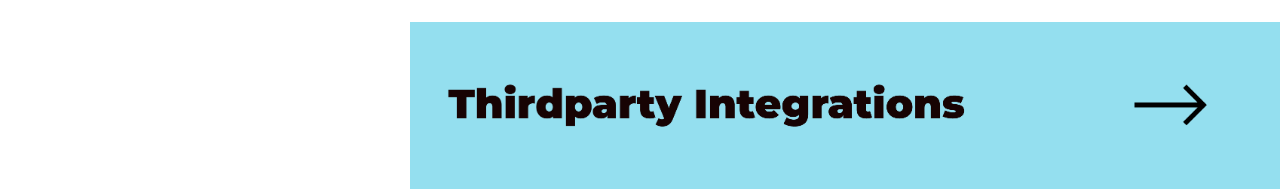
==== commit a1c8e6c3: "few updates" ====
--- a/dashboard.html
+++ b/dashboard.html
@@ -83,8 +83,9 @@
 					ensuring the safety and security of your customer's data.
 				</p>
 			</div>
+			<div class="fullwidth"><img src="images/Mockup9.png" /></div>
 			<h1 class="subHeading" style="font-size: x-large">Keyfeatures</h1>
-			<div class="fullwidth"><img src="images/keyfeatures3.png" /></div>
+
 			<div class="longform-text">
 				<p>
 					<b><span style="font-size: 16px">Promotions and deals</span></b>
@@ -108,6 +109,7 @@
 				</p>
 				<br />
 				<br />
+
 				<p>
 					<b
 						><span style="font-size: 16px"
@@ -336,7 +338,7 @@
 					protocols to ensure that our customers' data and assets are safe.
 				</p>
 				<br /><br />
-				<a href="management.html">
+				<a href="integrations.html">
 					<div class="fullwidth">
 						<img src="images/third_party_banner.png" /></div
 				></a>
--- a/css/style.css
+++ b/css/style.css
@@ -186,7 +186,7 @@
 
 .sidebar {
 	width: 50%;
-	margin-top: 6.25vw;
+	margin-top: 2.25vw;
 	position: fixed;
 }
 
@@ -552,9 +552,8 @@
 }
 
 .morework {
-	position: fixed;
 	bottom: 0;
-	margin-bottom: 6.25vw;
+	margin-bottom: 4.25vw;
 	height: auto;
 	width: 32vw;
 }
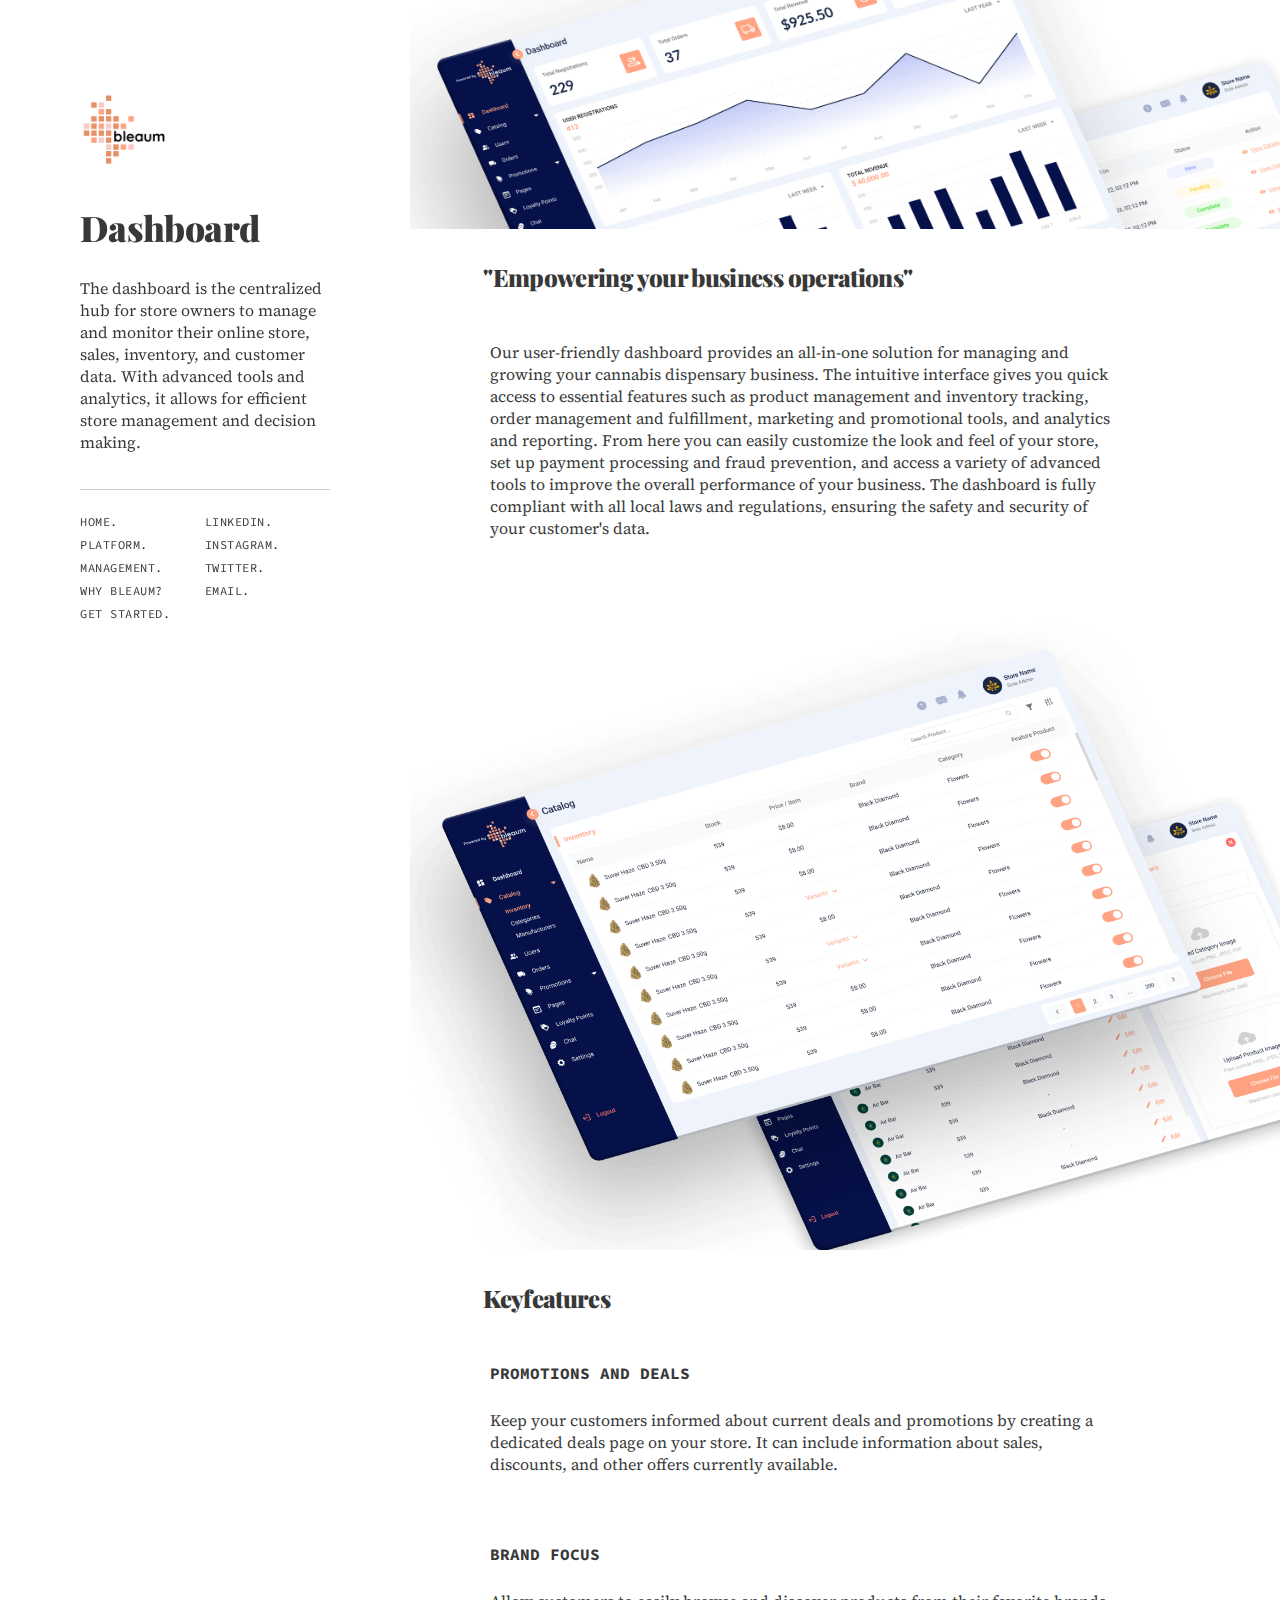
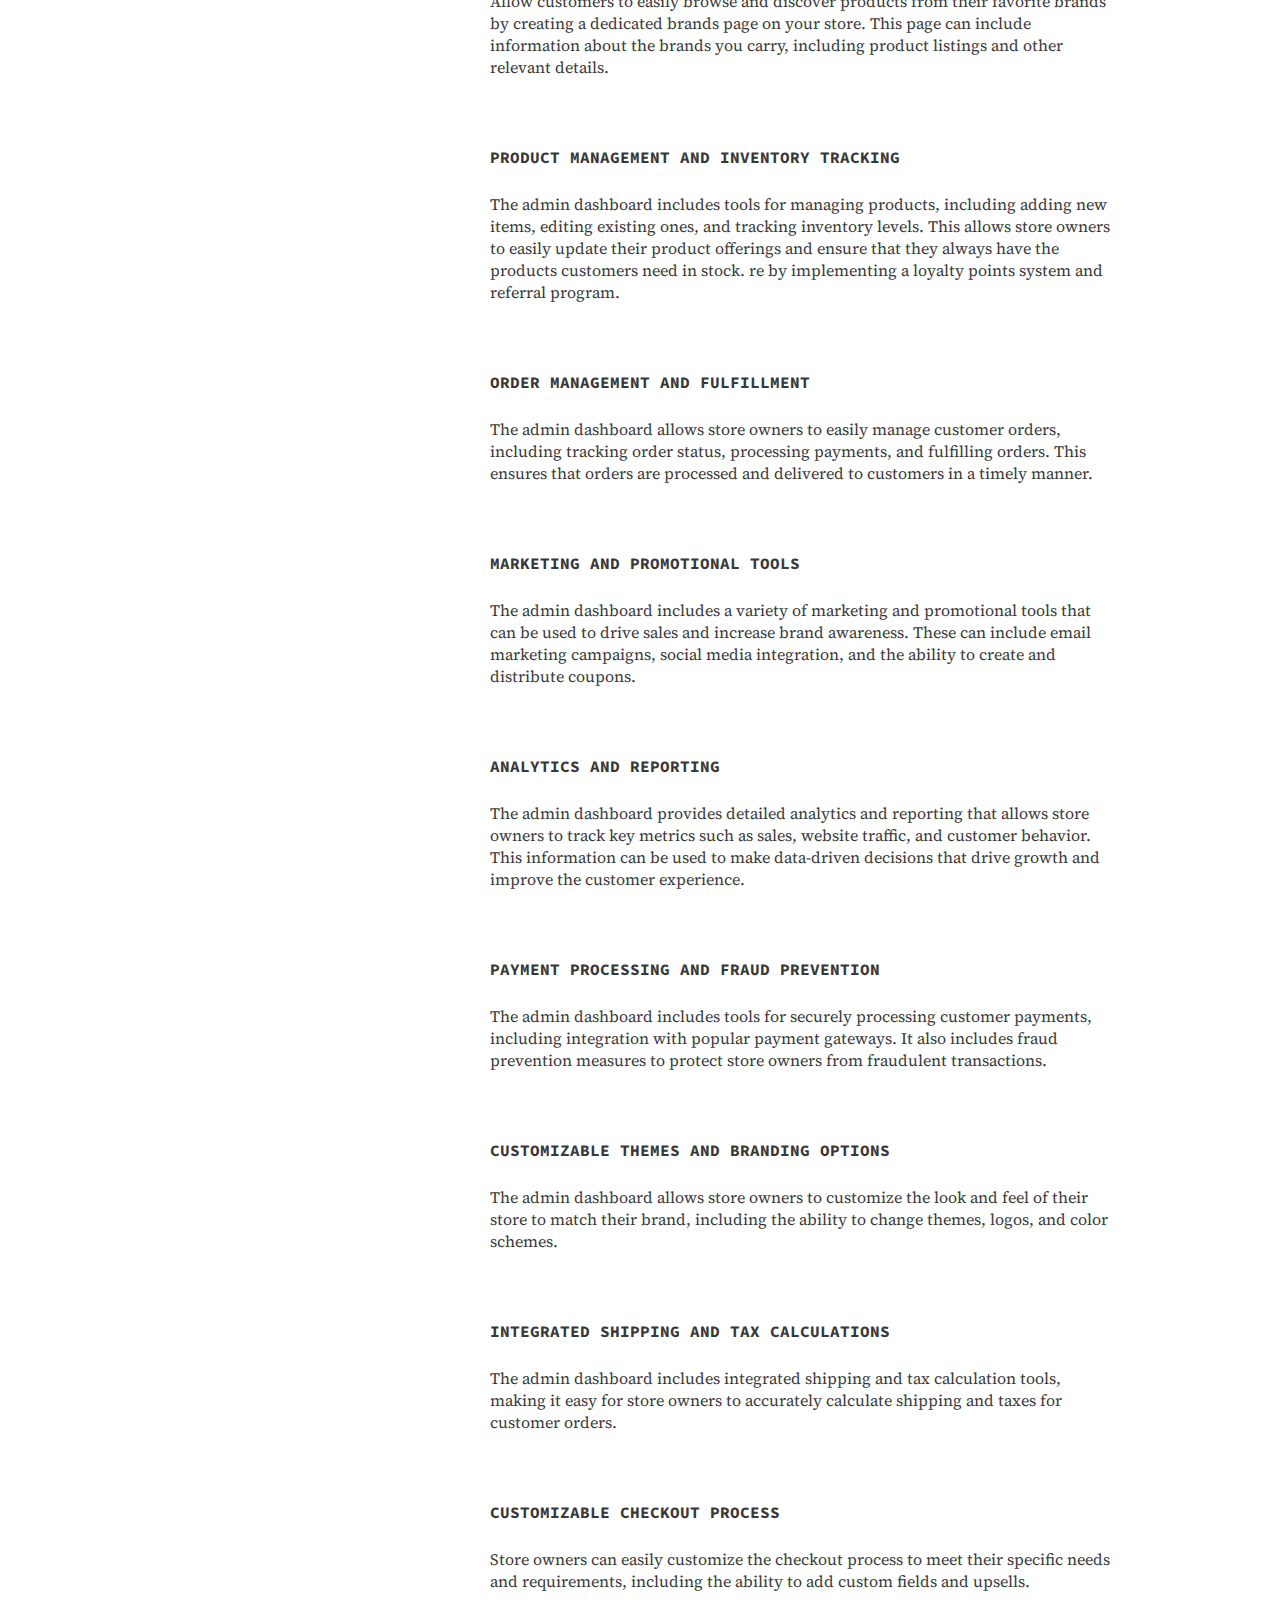
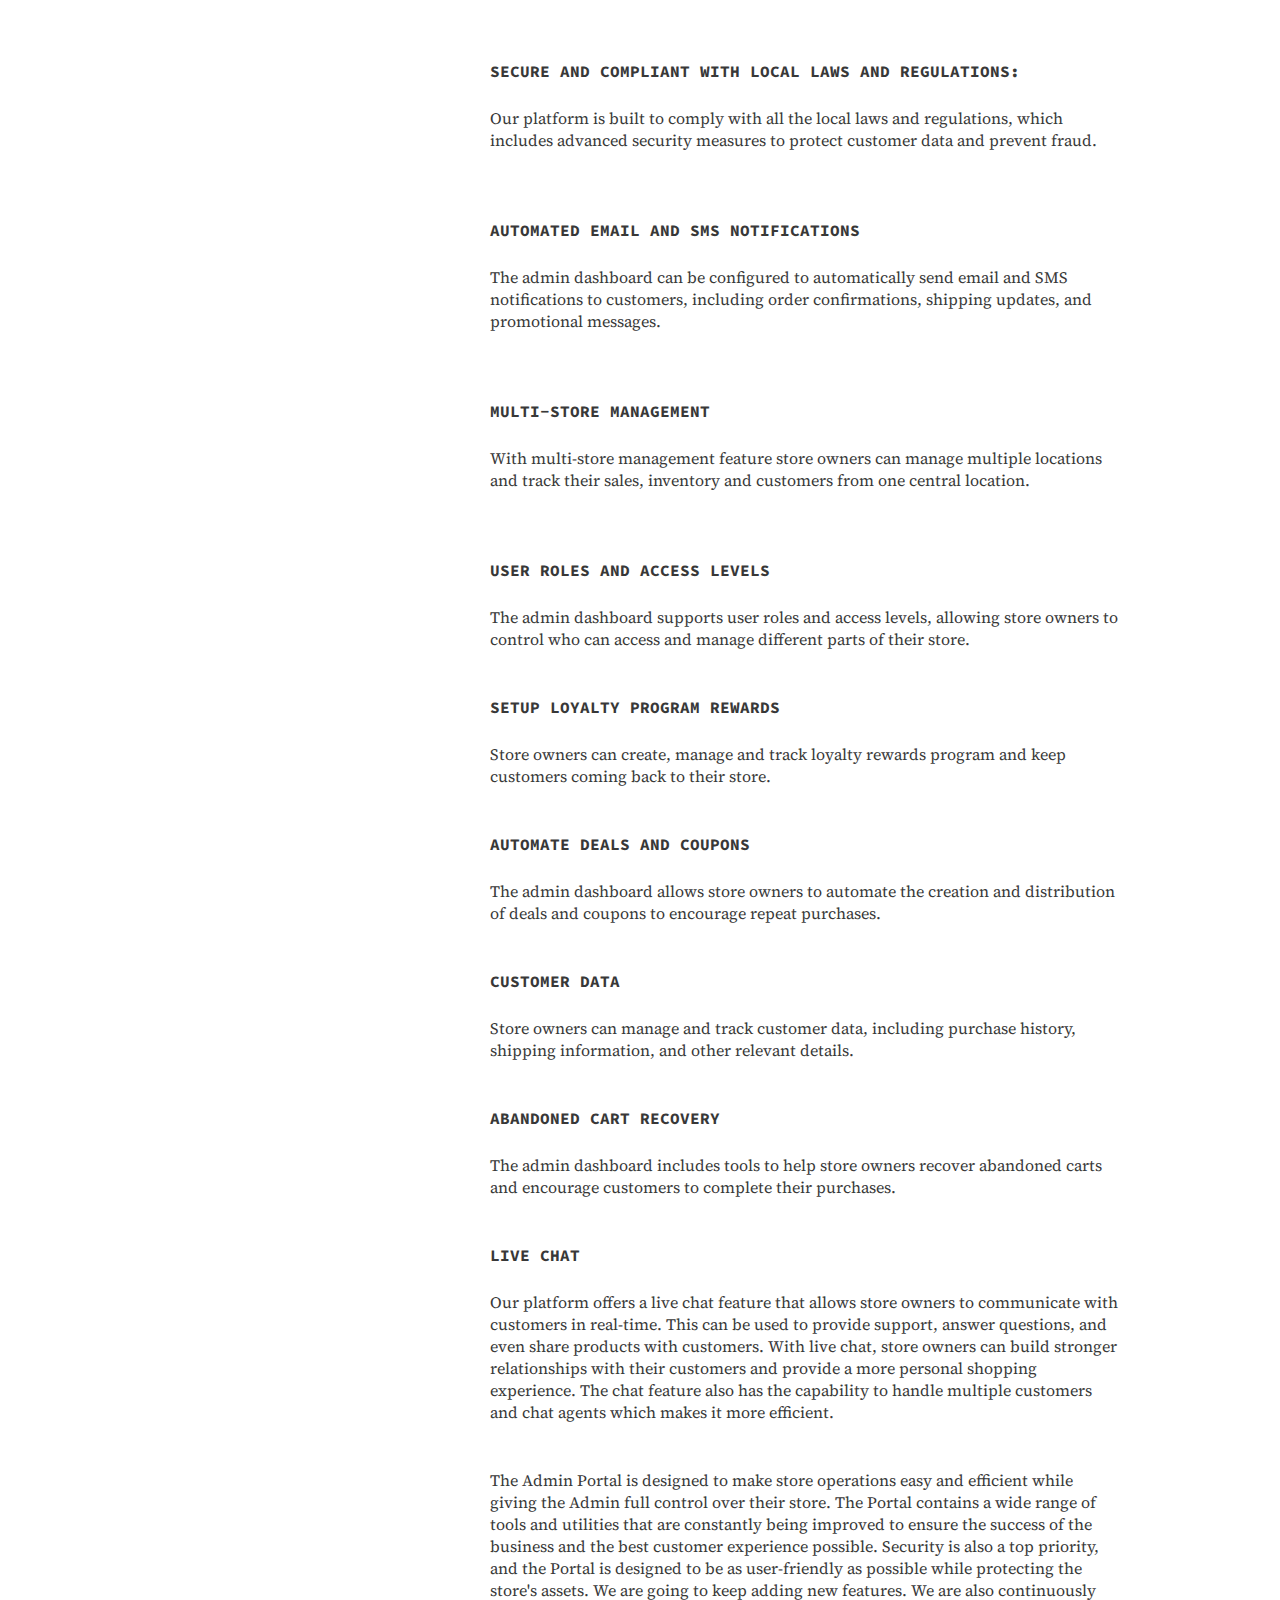
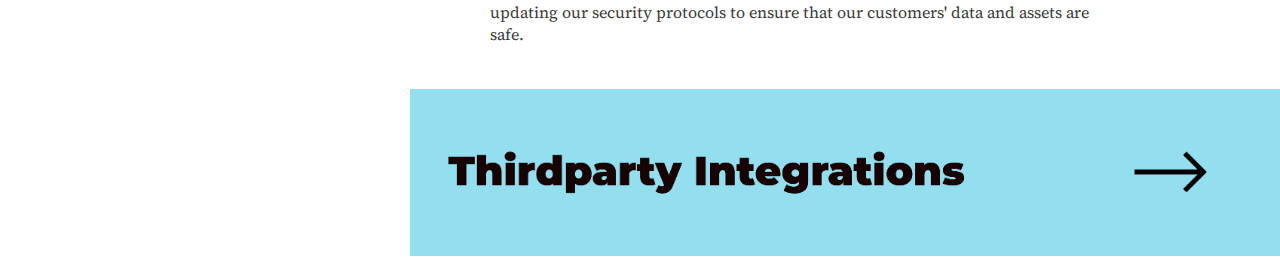
==== commit 22448e7d: "few updates" ====
--- a/dashboard.html
+++ b/dashboard.html
@@ -1,10 +1,96 @@
-<!DOCTYPE html PUBLIC "-//W3C//DTD XHTML 1.0 Transitional//EN" "http://www.w3.org/TR/xhtml1/DTD/xhtml1-transitional.dtd">
-<html xmlns="http://www.w3.org/1999/xhtml">
+<!DOCTYPE html>
+<html lang="en">
 	<head>
 		<meta http-equiv="Content-type" content="text/html; charset=utf-8" />
 		<meta name="viewport" content="width=device-width" />
 		<link rel="shortcut icon" href="favicons/favicon.ico" />
-		<title>Bleaum</title>
+		<title>Bleaum - Online Cannabis Dispensary Platform</title>
+		<meta charset="UTF-8" />
+		<meta name="viewport" content="width=device-width, initial-scale=1.0" />
+		<meta
+			name="description"
+			content="Bleaum is the ultimate solution for cannabis dispensaries looking to expand their business online. Our platform provides everything you need to create a professional, user-friendly e-commerce store that is fully compliant with all laws and regulations."
+		/>
+		<meta
+			name="keywords"
+			content="cannabis, dispensary, online store, e-commerce, compliance"
+		/>
+		<script type="text/javascript">
+			;(function (f, b) {
+				if (!b.__SV) {
+					var e, g, i, h
+					window.mixpanel = b
+					b._i = []
+					b.init = function (e, f, c) {
+						function g(a, d) {
+							var b = d.split(".")
+							2 == b.length && ((a = a[b[0]]), (d = b[1]))
+							a[d] = function () {
+								a.push([d].concat(Array.prototype.slice.call(arguments, 0)))
+							}
+						}
+						var a = b
+						"undefined" !== typeof c ? (a = b[c] = []) : (c = "mixpanel")
+						a.people = a.people || []
+						a.toString = function (a) {
+							var d = "mixpanel"
+							"mixpanel" !== c && (d += "." + c)
+							a || (d += " (stub)")
+							return d
+						}
+						a.people.toString = function () {
+							return a.toString(1) + ".people (stub)"
+						}
+						i =
+							"disable time_event track track_pageview track_links track_forms track_with_groups add_group set_group remove_group register register_once alias unregister identify name_tag set_config reset opt_in_tracking opt_out_tracking has_opted_in_tracking has_opted_out_tracking clear_opt_in_out_tracking start_batch_senders people.set people.set_once people.unset people.increment people.append people.union people.track_charge people.clear_charges people.delete_user people.remove".split(
+								" "
+							)
+						for (h = 0; h < i.length; h++) g(a, i[h])
+						var j = "set set_once union unset remove delete".split(" ")
+						a.get_group = function () {
+							function b(c) {
+								d[c] = function () {
+									call2_args = arguments
+									call2 = [c].concat(Array.prototype.slice.call(call2_args, 0))
+									a.push([e, call2])
+								}
+							}
+							for (
+								var d = {},
+									e = ["get_group"].concat(
+										Array.prototype.slice.call(arguments, 0)
+									),
+									c = 0;
+								c < j.length;
+								c++
+							)
+								b(j[c])
+							return d
+						}
+						b._i.push([e, f, c])
+					}
+					b.__SV = 1.2
+					e = f.createElement("script")
+					e.type = "text/javascript"
+					e.async = !0
+					e.src =
+						"undefined" !== typeof MIXPANEL_CUSTOM_LIB_URL
+							? MIXPANEL_CUSTOM_LIB_URL
+							: "file:" === f.location.protocol &&
+							  "//cdn.mxpnl.com/libs/mixpanel-2-latest.min.js".match(/^\/\//)
+							? "https://cdn.mxpnl.com/libs/mixpanel-2-latest.min.js"
+							: "//cdn.mxpnl.com/libs/mixpanel-2-latest.min.js"
+					g = f.getElementsByTagName("script")[0]
+					g.parentNode.insertBefore(e, g)
+				}
+			})(document, window.mixpanel || [])
+
+			// Enabling the debug mode flag is useful during implementation,
+			// but it's recommended you remove it for production
+			mixpanel.init("e934b0c3b4ebab42f140e28bbdf7b1b2", { debug: true })
+			mixpanel.track("Sign up")
+		</script>
+		<meta name="author" content="Bleaum Corp" />
 		<link rel="stylesheet" href="css/reset.css" type="text/css" media="all" />
 		<link rel="stylesheet" href="css/style.css" type="text/css" media="all" />
 		<link
@@ -26,7 +112,7 @@
 						<!--?xml version="1.0" encoding="utf-8"?-->
 						<!-- Generator: Adobe Illustrator 19.0.0, SVG Export Plug-In . SVG Version: 6.00 Build 0)  -->
 						<a href="index.html"
-							><img src="./images/logo_blk.png" width="100px"
+							><img src="./images/logo_blk.png" width="100px" alt="Bleaum Logo"
 						/></a>
 					</div>
 				</a>
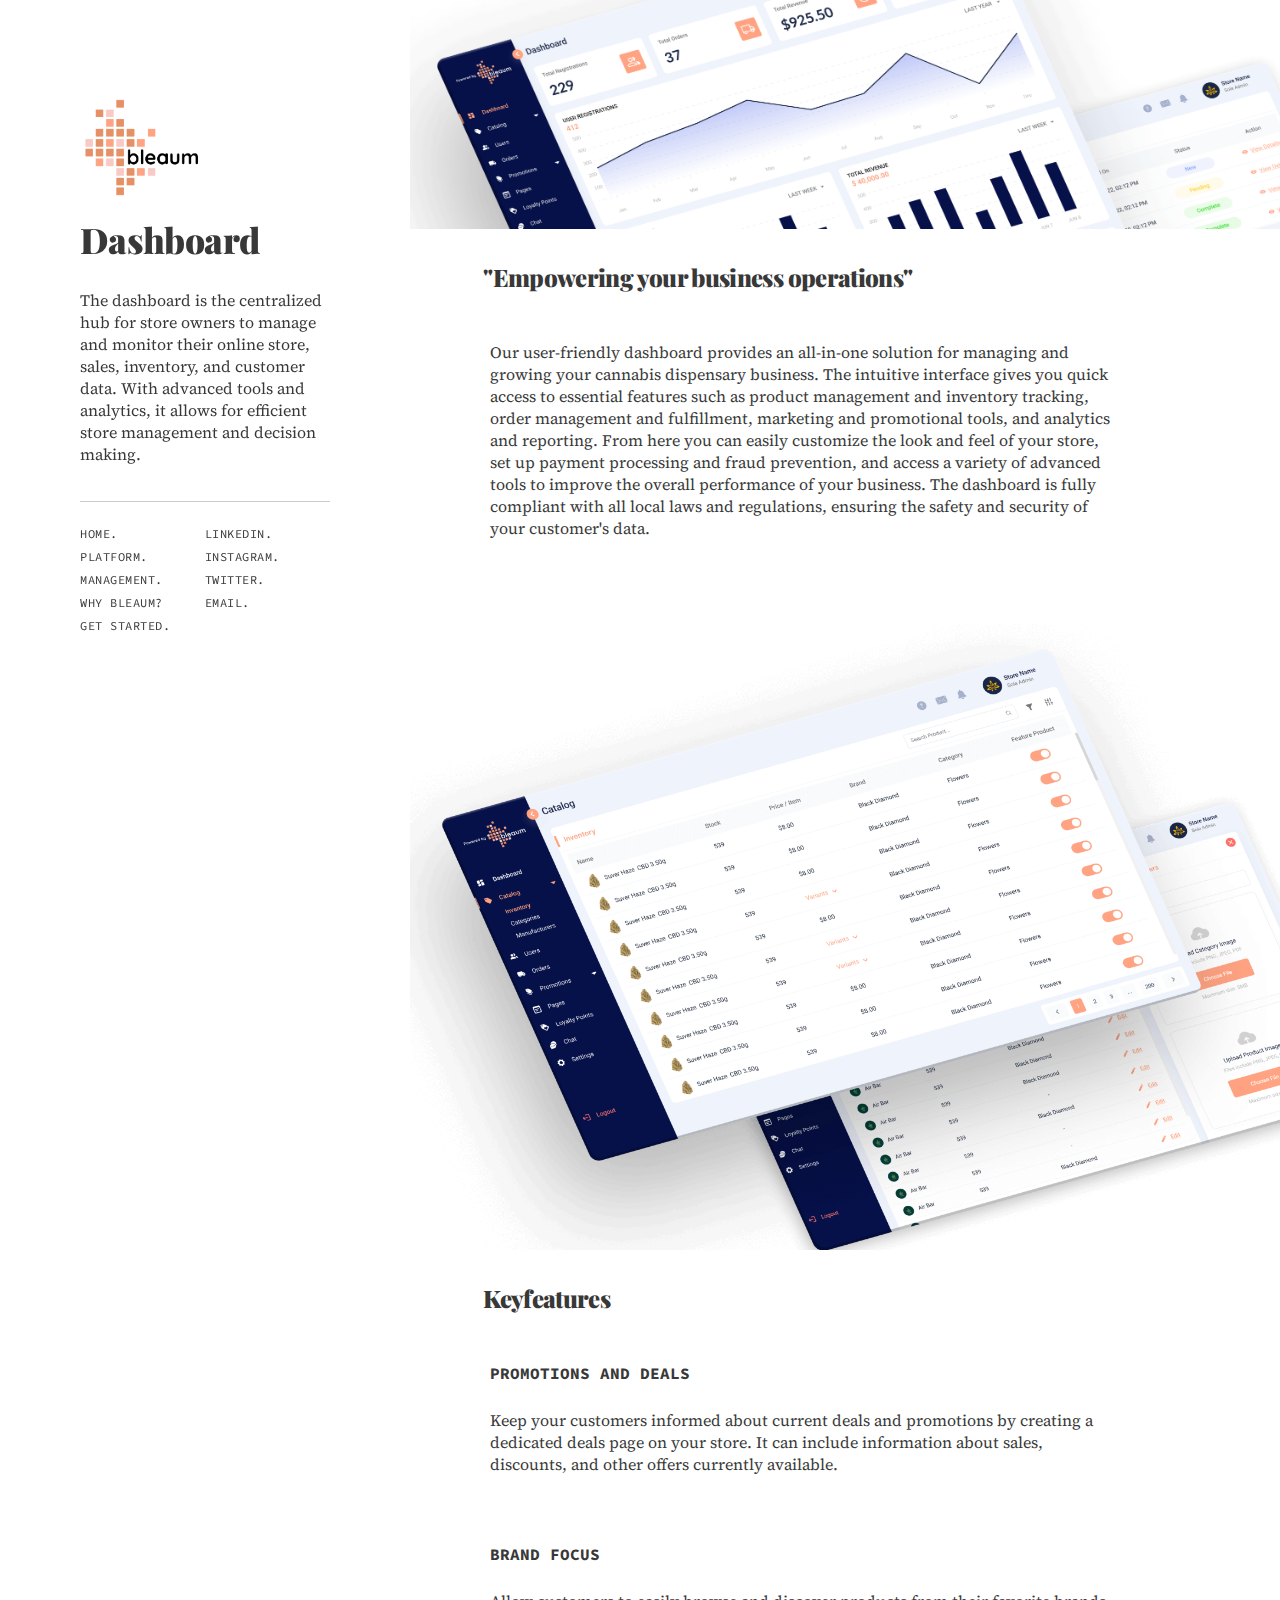
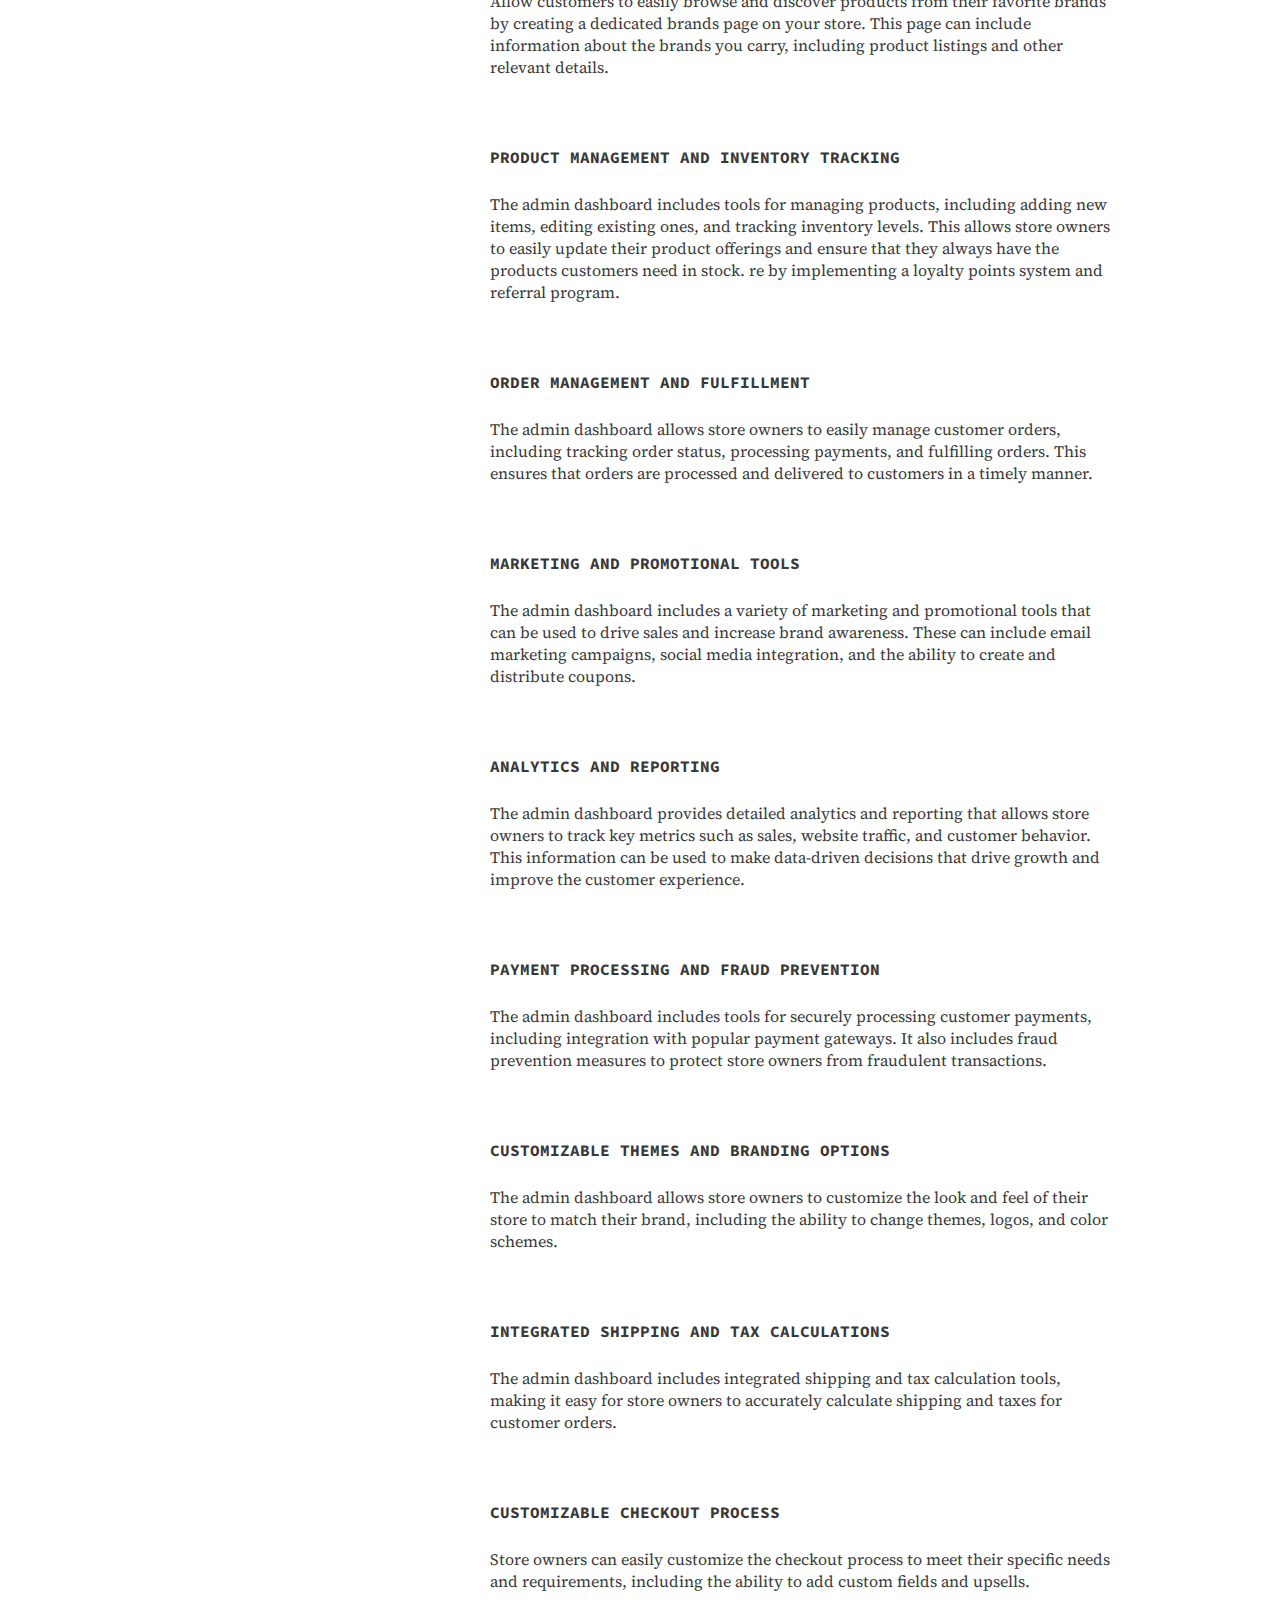
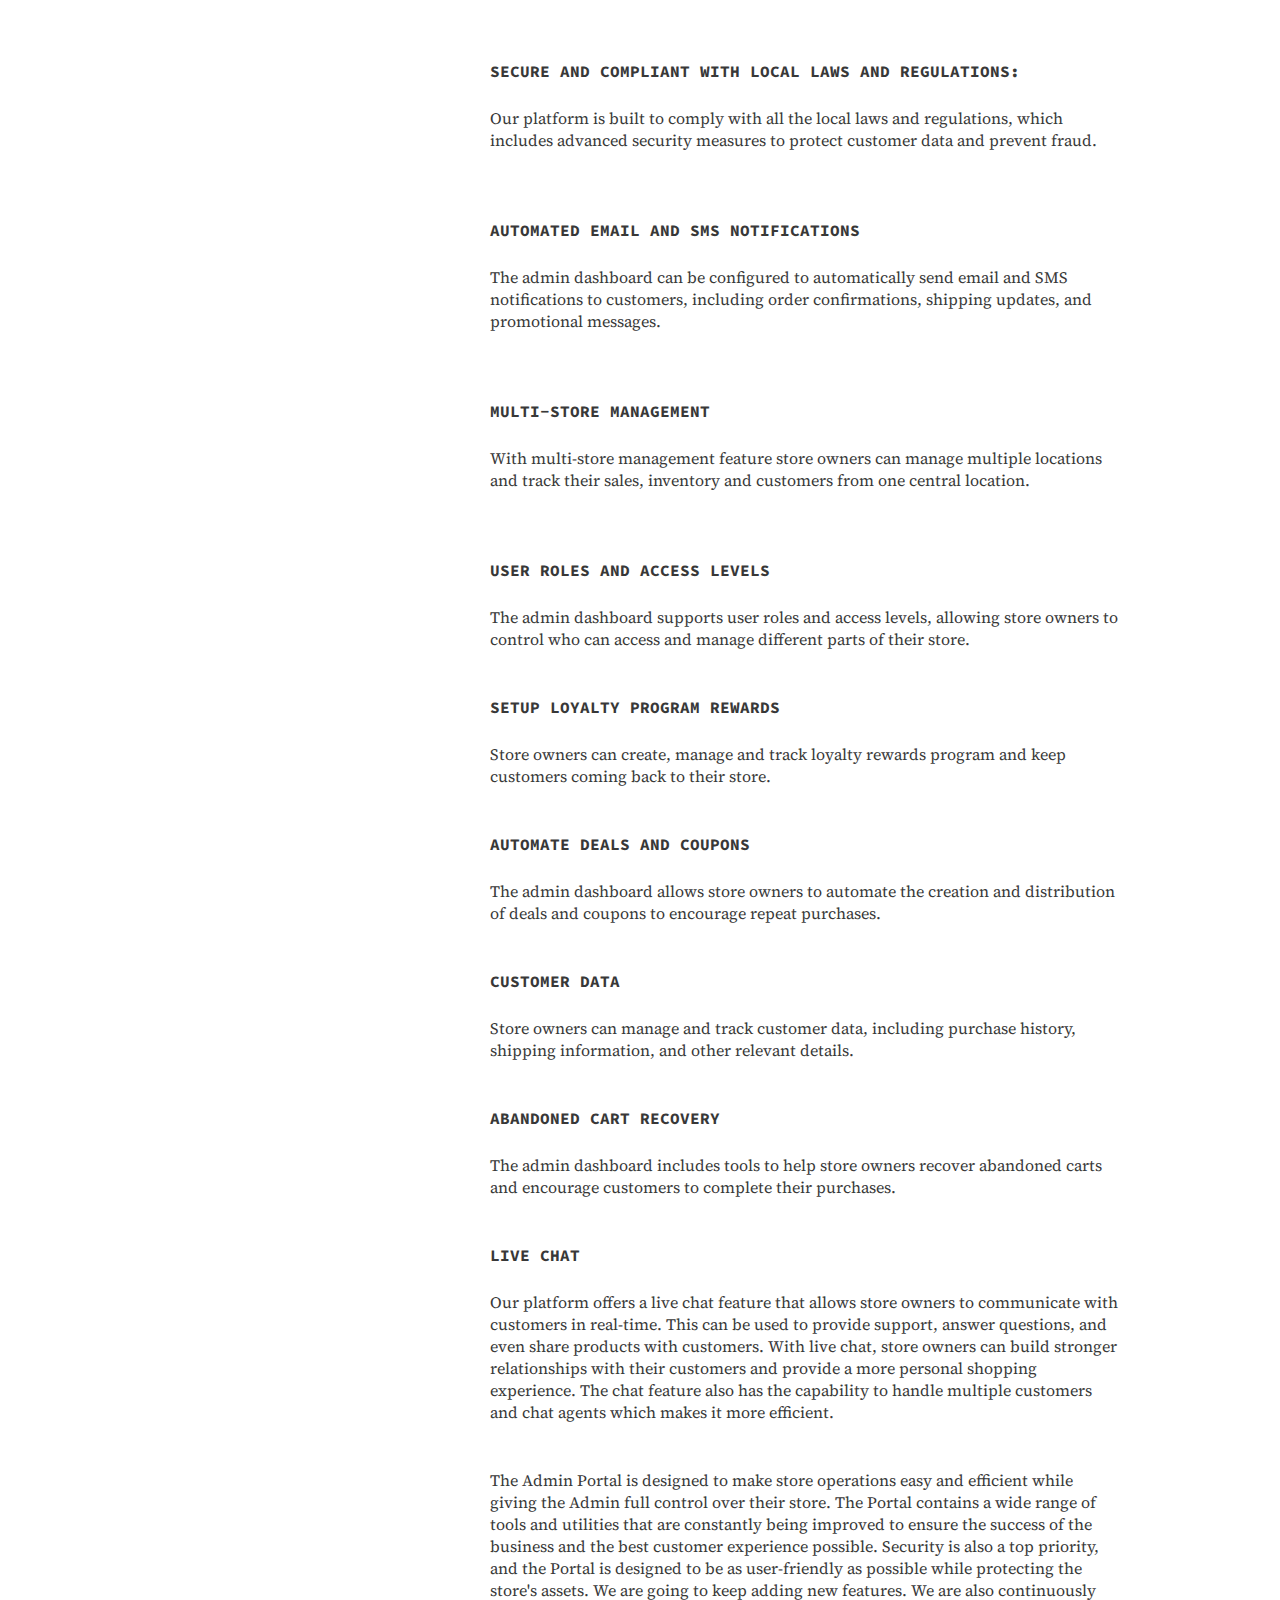
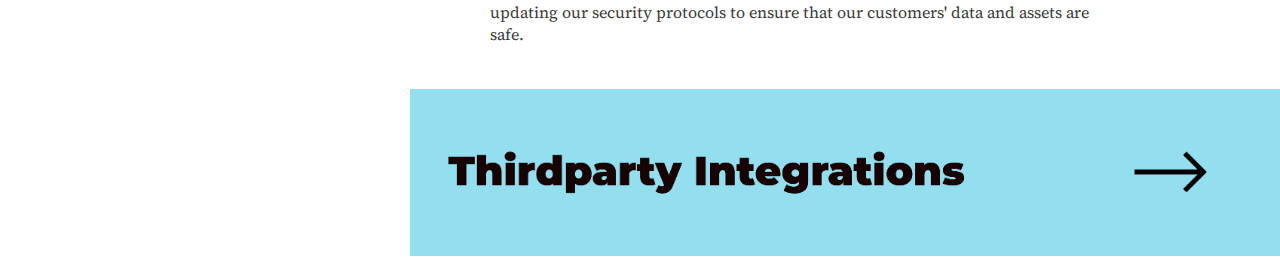
==== commit ff0793de: "few updates" ====
--- a/dashboard.html
+++ b/dashboard.html
@@ -112,7 +112,11 @@
 						<!--?xml version="1.0" encoding="utf-8"?-->
 						<!-- Generator: Adobe Illustrator 19.0.0, SVG Export Plug-In . SVG Version: 6.00 Build 0)  -->
 						<a href="index.html"
-							><img src="./images/logo_blk.png" width="100px" alt="Bleaum Logo"
+							><img
+								src="./images/logo_blk.png"
+								width="140px"
+								height="127px"
+								alt="Bleaum Logo"
 						/></a>
 					</div>
 				</a>
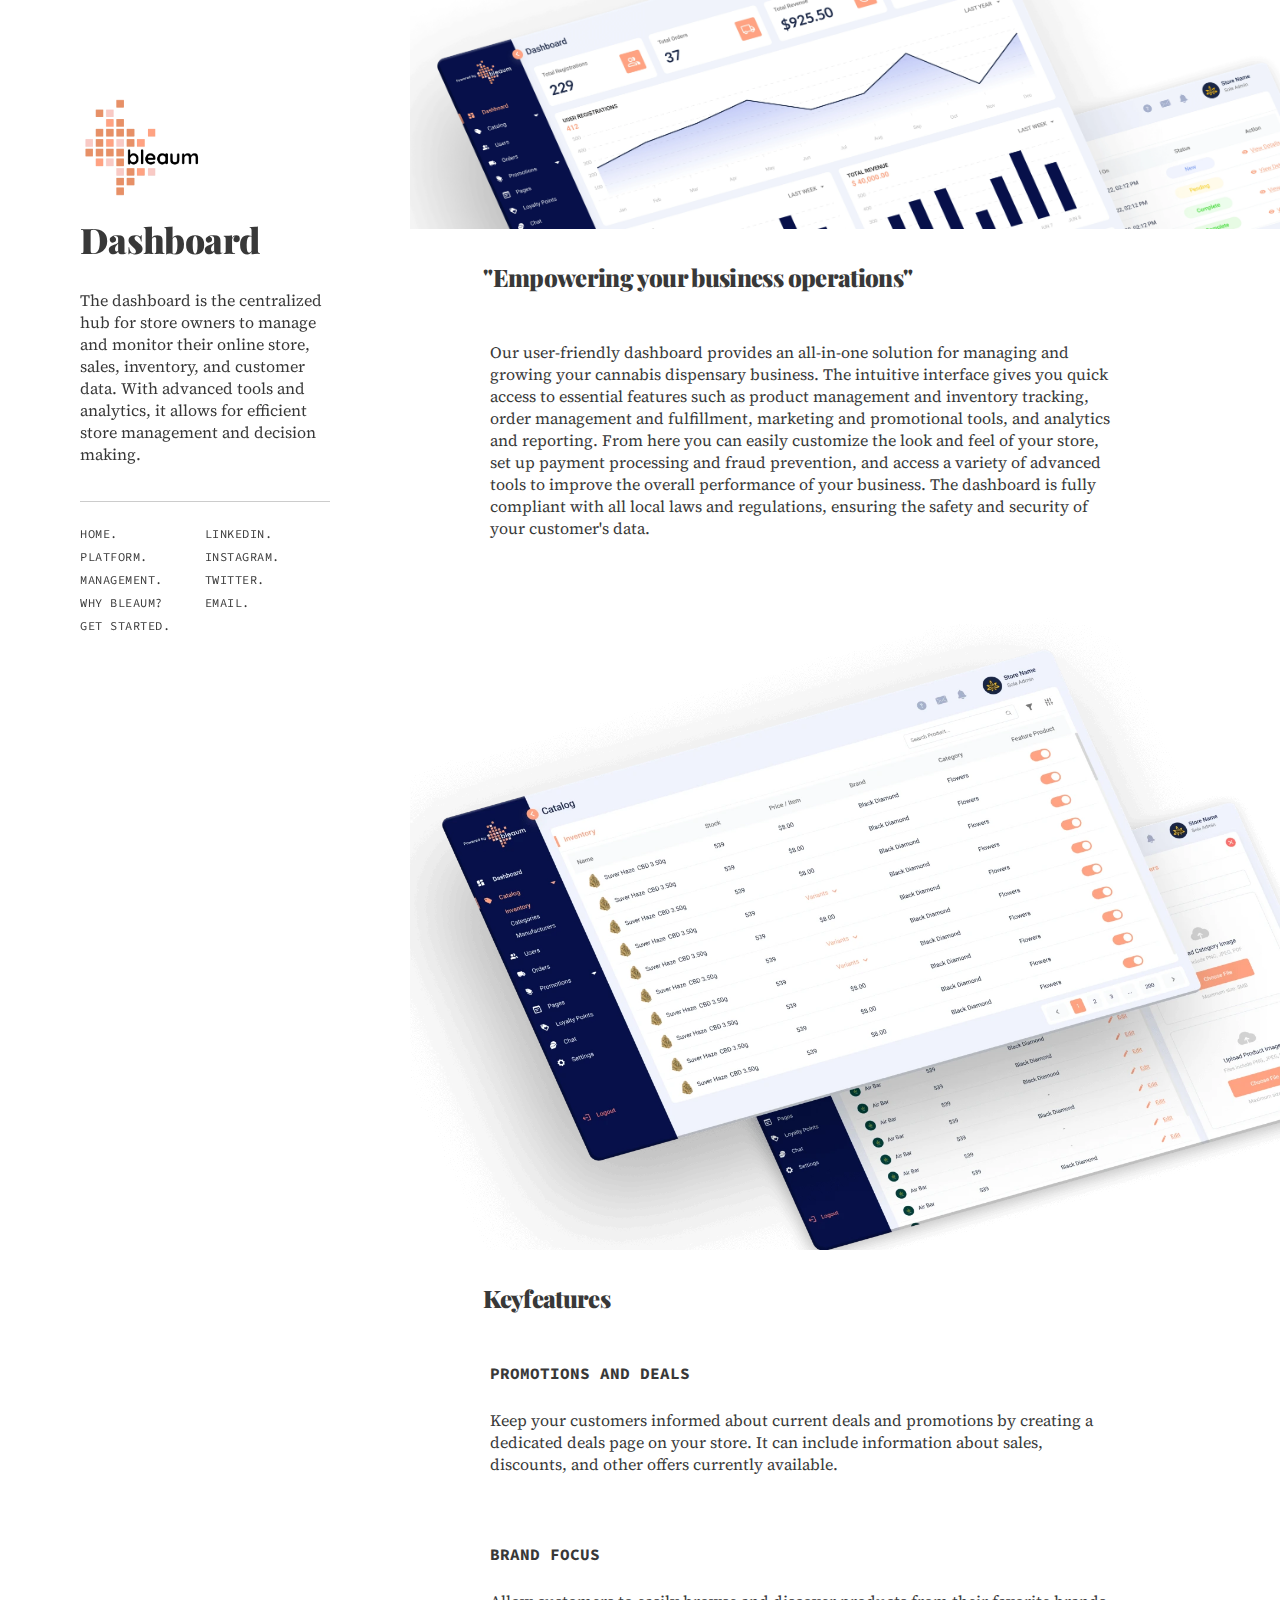
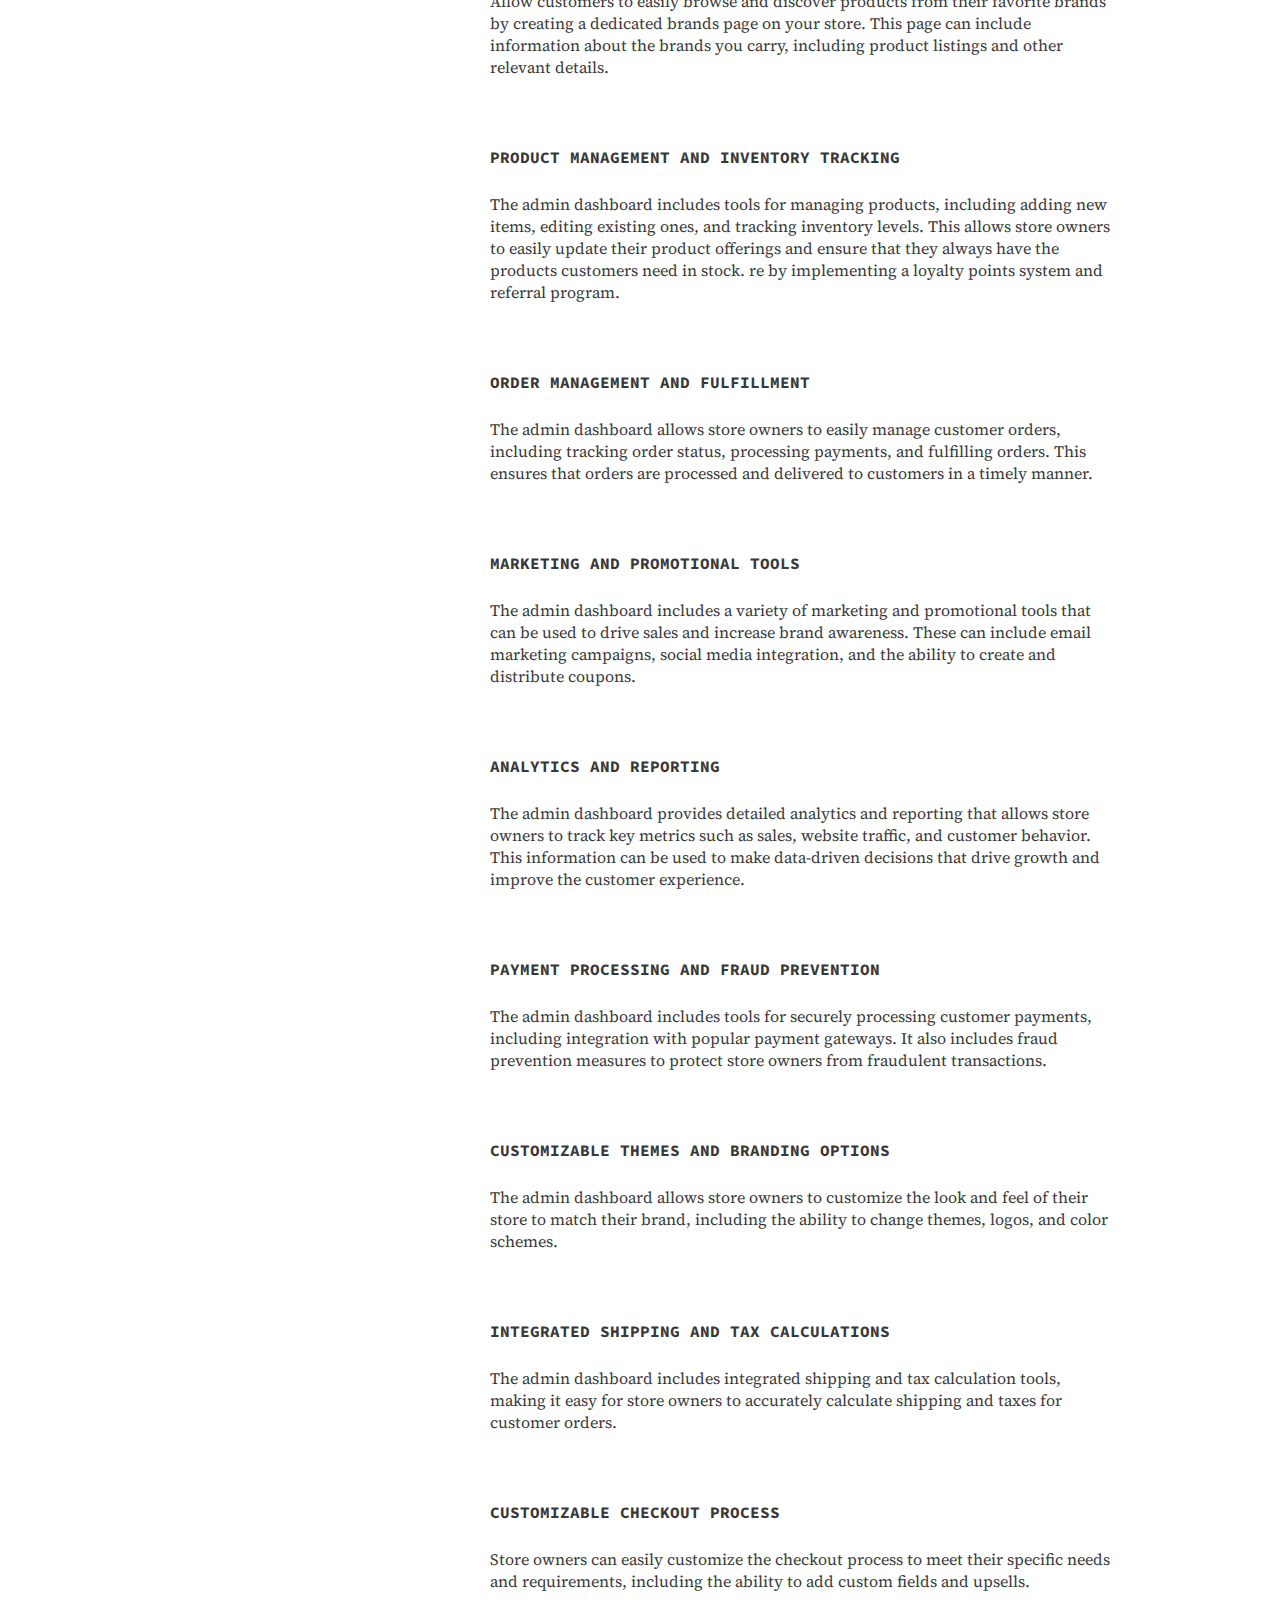
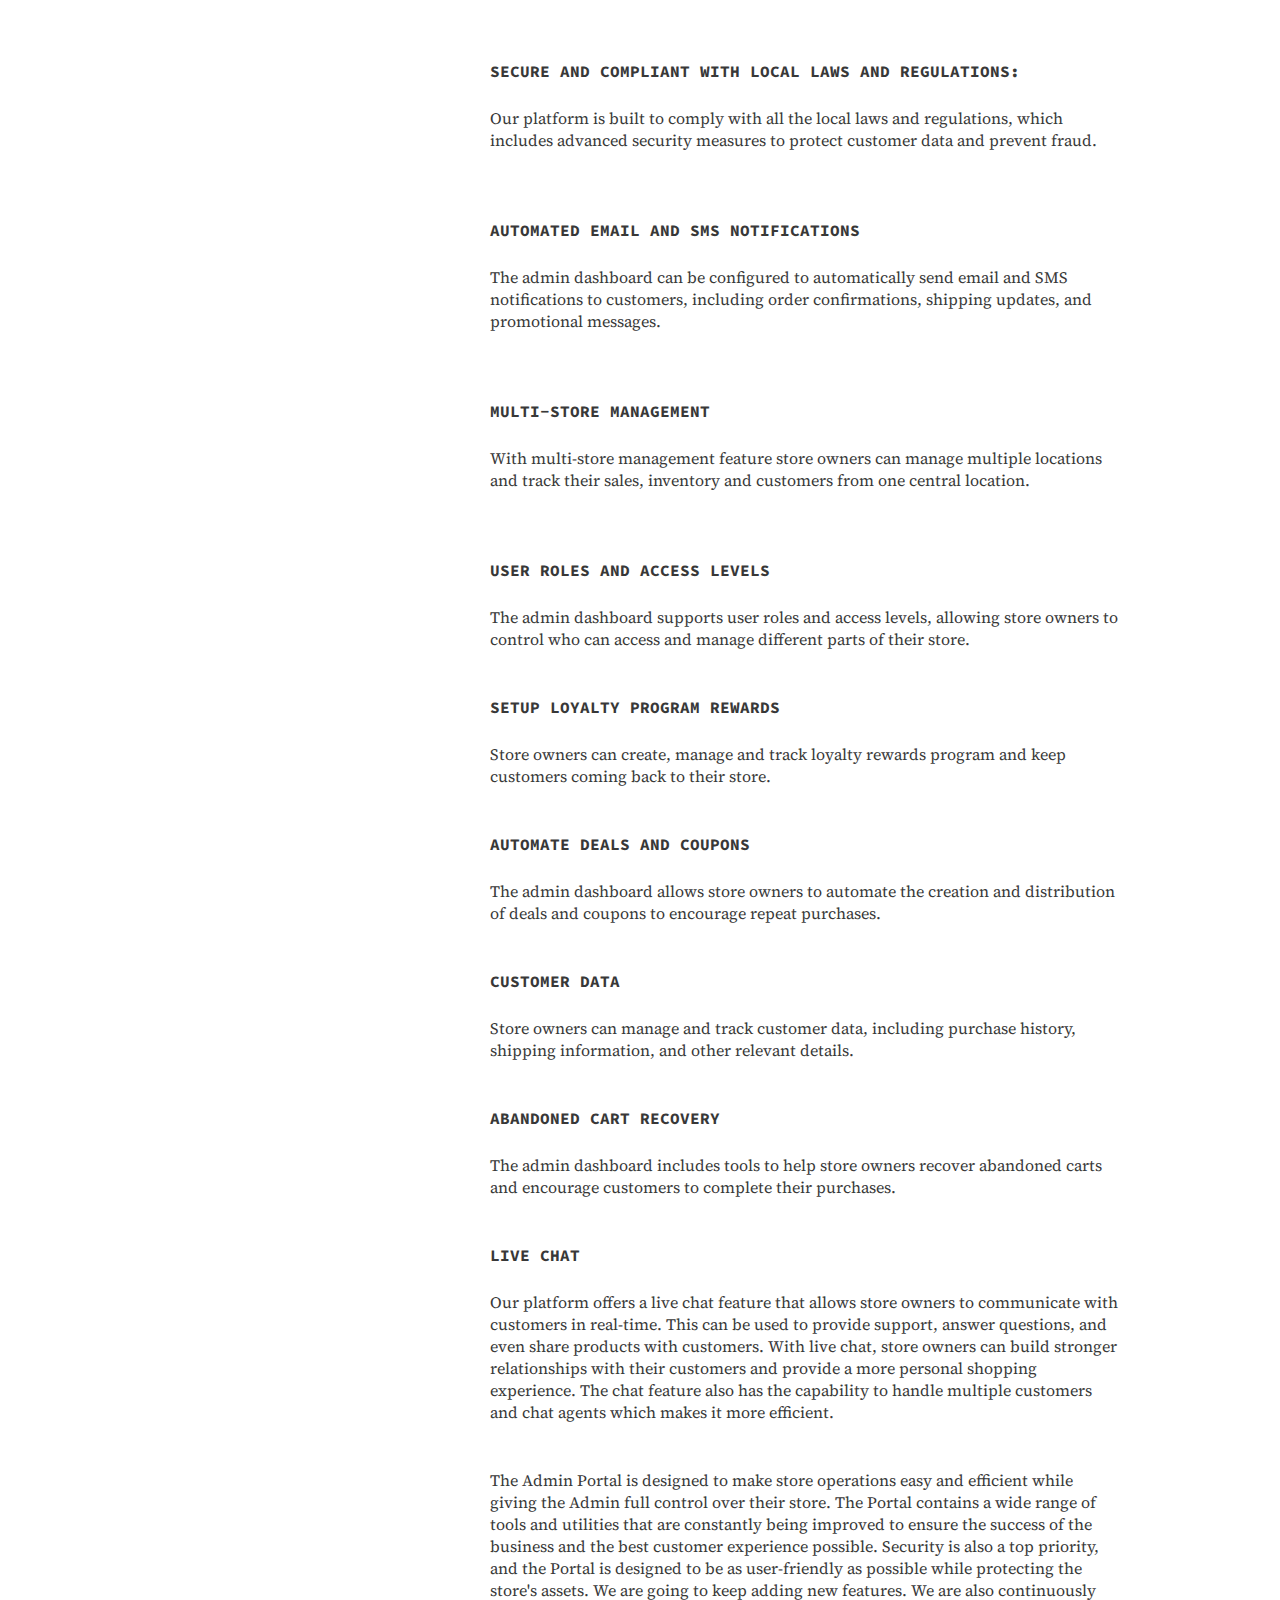
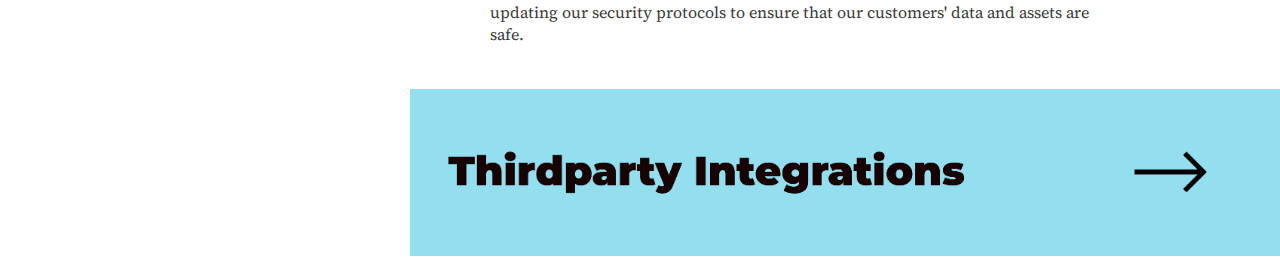
==== commit 5401e6d0: "few updates" ====
--- a/dashboard.html
+++ b/dashboard.html
@@ -113,7 +113,7 @@
 						<!-- Generator: Adobe Illustrator 19.0.0, SVG Export Plug-In . SVG Version: 6.00 Build 0)  -->
 						<a href="index.html"
 							><img
-								src="./images/logo_blk.png"
+								src="./images/logo_blk.webp"
 								width="140px"
 								height="127px"
 								alt="Bleaum Logo"
@@ -155,7 +155,7 @@
 
 		<!-- start images-->
 		<div class="detailimages">
-			<div class="fullwidth"><img src="images/dashboard_header_1.png" /></div>
+			<div class="fullwidth"><img src="images/dashboard_header_1.webp" /></div>
 			<h1 class="subHeading" style="font-size: x-large">
 				"Empowering your business operations"
 			</h1>
@@ -173,7 +173,7 @@
 					ensuring the safety and security of your customer's data.
 				</p>
 			</div>
-			<div class="fullwidth"><img src="images/Mockup9.png" /></div>
+			<div class="fullwidth"><img src="images/Mockup9.webp" /></div>
 			<h1 class="subHeading" style="font-size: x-large">Keyfeatures</h1>
 
 			<div class="longform-text">
@@ -430,7 +430,7 @@
 				<br /><br />
 				<a href="integrations.html">
 					<div class="fullwidth">
-						<img src="images/third_party_banner.png" /></div
+						<img src="images/third_party_banner.webp" /></div
 				></a>
 			</div>
 
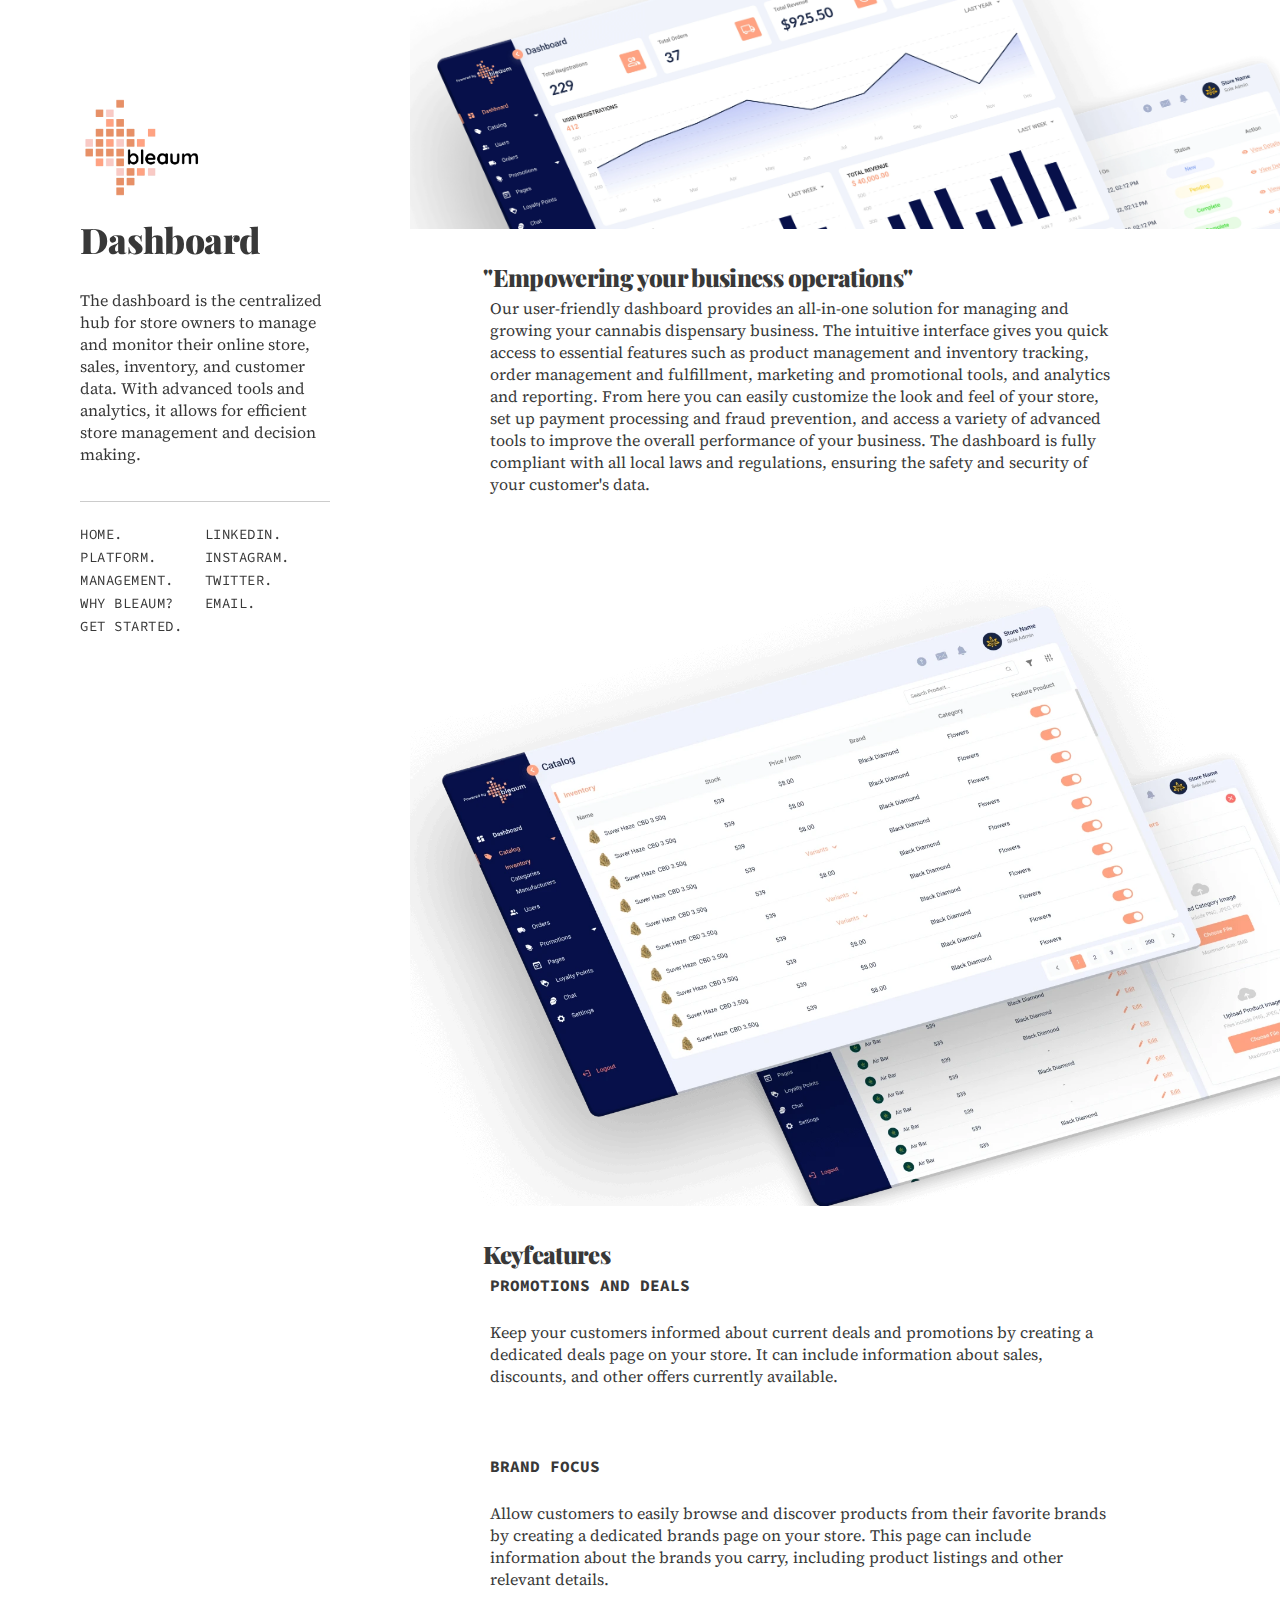
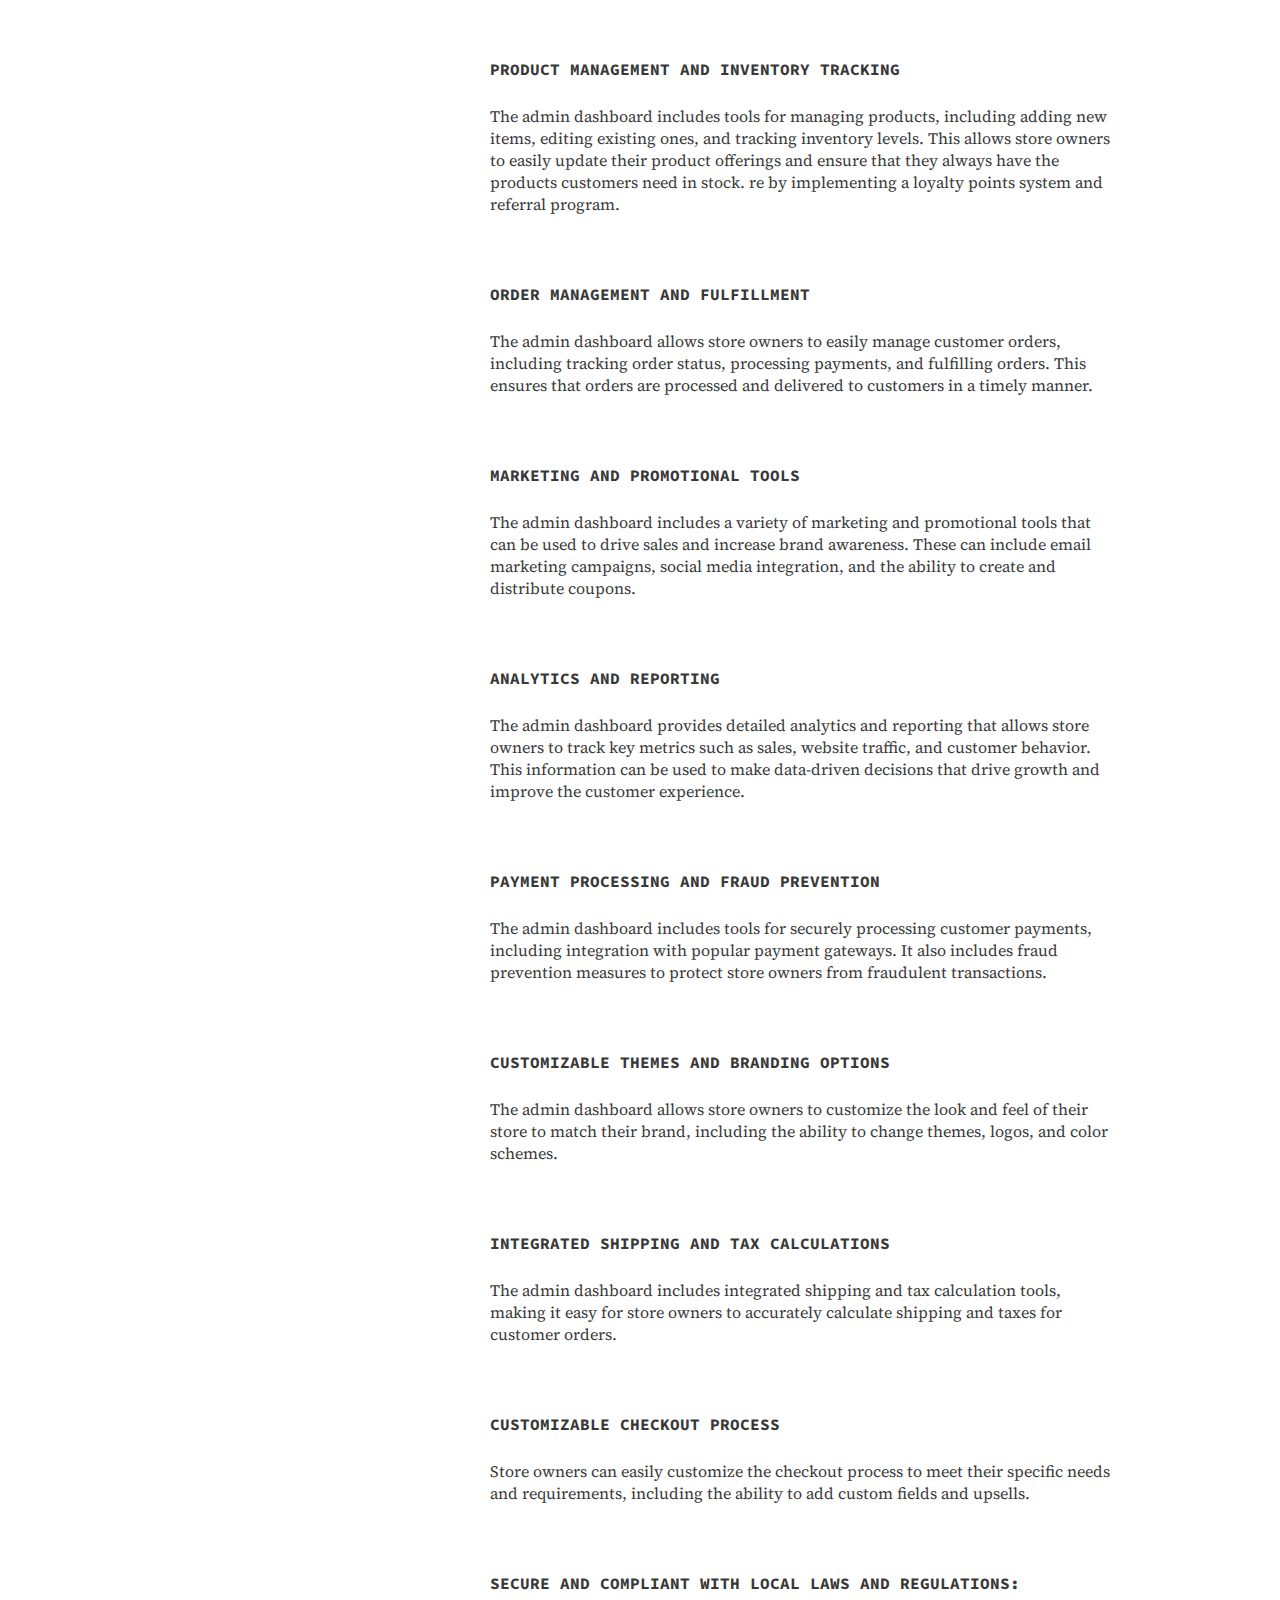
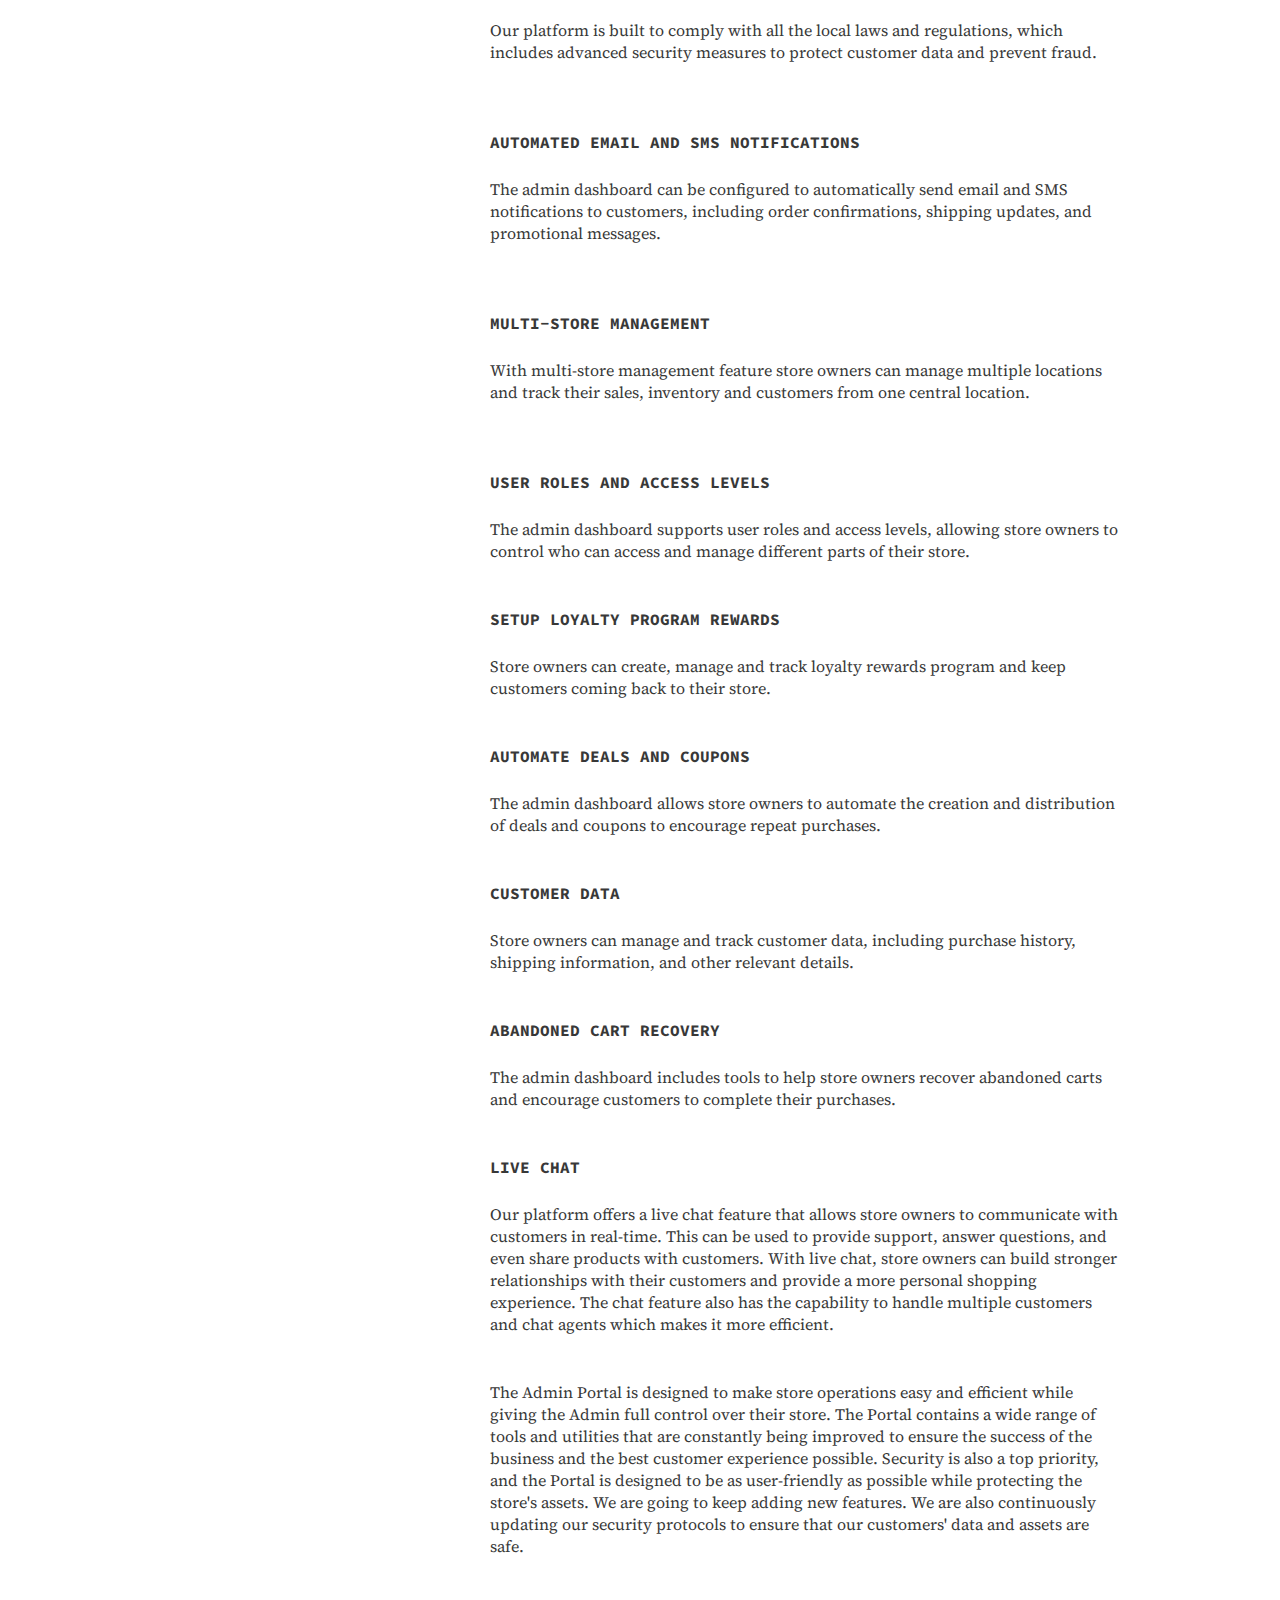
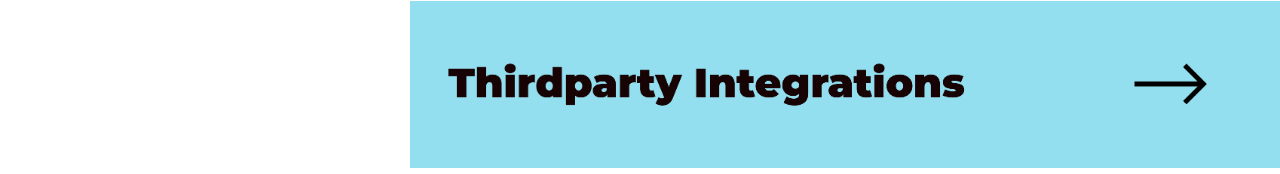
==== commit 026e8e3e: "SEO FIXES" ====
--- a/dashboard.html
+++ b/dashboard.html
@@ -2,7 +2,7 @@
 <html lang="en">
 	<head>
 		<meta http-equiv="Content-type" content="text/html; charset=utf-8" />
-		<meta name="viewport" content="width=device-width" />
+
 		<link rel="shortcut icon" href="favicons/favicon.ico" />
 		<title>Bleaum - Online Cannabis Dispensary Platform</title>
 		<meta charset="UTF-8" />
--- a/css/style.css
+++ b/css/style.css
@@ -81,7 +81,7 @@
 
 h1 {
 	font-variant-ligatures: common-ligatures;
-	margin: 0 0 3.75vw 5.75vw;
+	margin: 0 0 -20px 5.75vw;
 	font-family: "Playfair Display", Times, "Times New Roman", serif;
 	font-size: 3.85vw;
 	font-weight: 900;
@@ -544,6 +544,10 @@
 	margin: 4vh 0 1vh 6.25vw;
 	padding-top: 10px;
 	width: 19.5vw;
+
+	float: left;
+
+	line-height: 14px;
 }
 
 .projectlist {
@@ -882,7 +886,7 @@
 		width: 100vw;
 		height: 6.225vw;
 		padding: 3vw 0 3vw 0;
-		position: fixed;
+
 		top: 0;
 	}
 }
@@ -1051,7 +1055,7 @@
 		width: 100vw;
 		height: 6.225vw;
 		padding: 3vw 0 3vw 0;
-		position: fixed;
+
 		top: 0;
 	}
 
@@ -1247,6 +1251,7 @@
 }
 li {
 	margin-top: 3px;
+	font-size: 14px;
 }
 .onBoardingButton {
 	all: unset;
